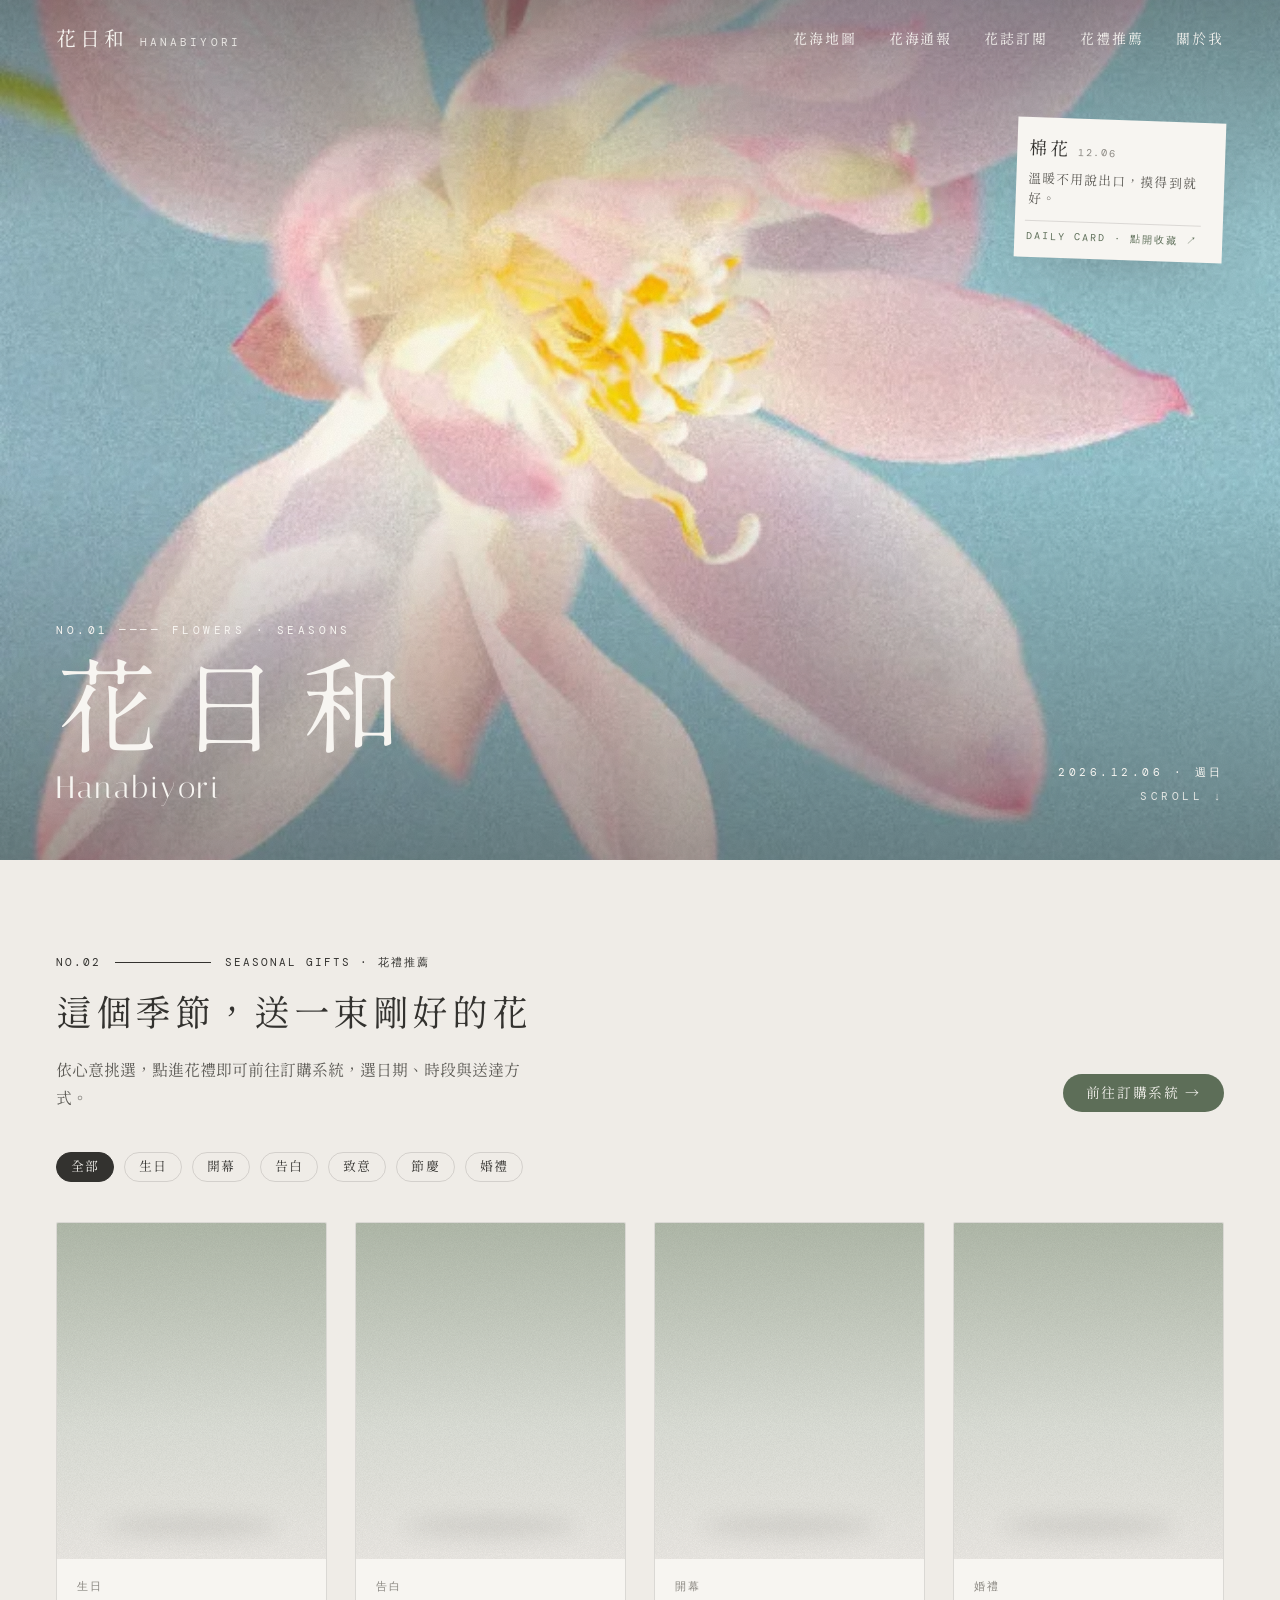
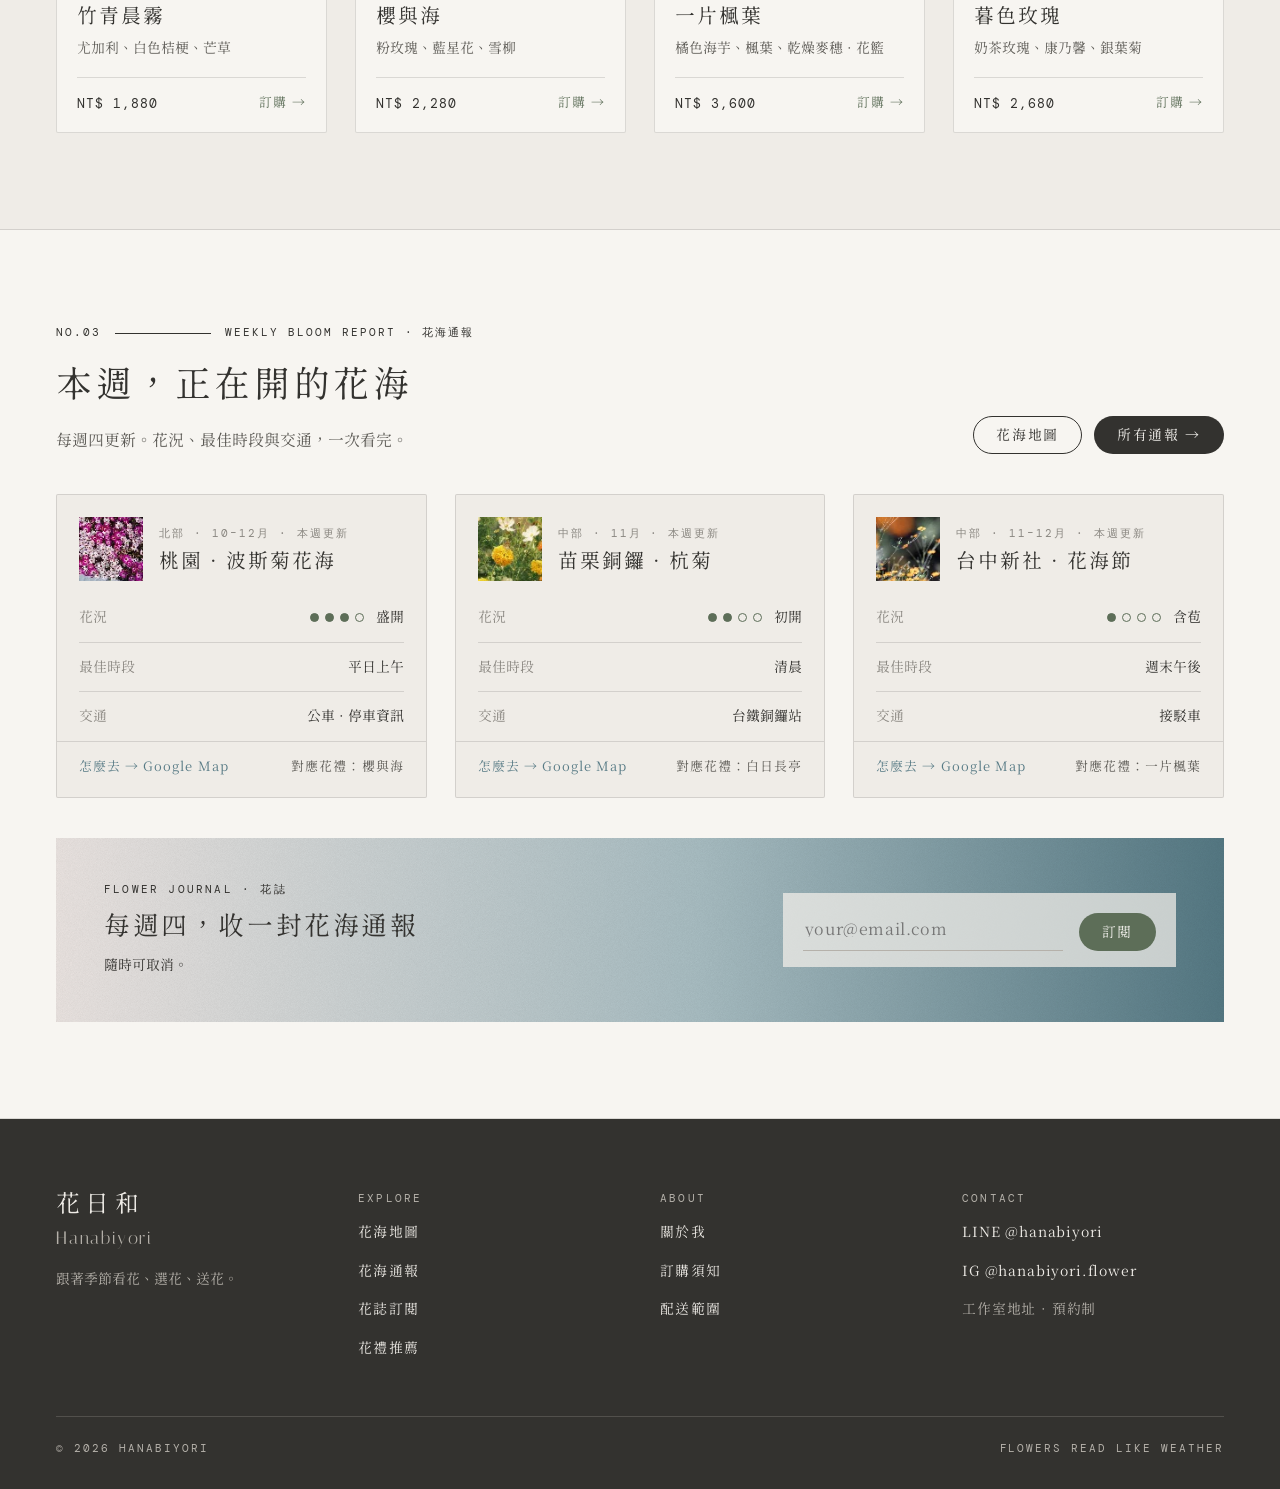
==== site/index.html @ af4f50b0 "Implement 花日和 homepage from Claude Design handoff Static HTML/CSS/JS build of 首頁.dc.html: full-bleed" ====
<!DOCTYPE html>
<html lang="zh-Hant-TW">
<head>
<meta charset="utf-8">
<meta name="viewport" content="width=device-width, initial-scale=1">
<title>花日和 Hanabiyori</title>
<meta name="description" content="跟著季節看花、選花、送花。每日一花、花禮推薦、花海通報。">
<link rel="stylesheet" href="assets/tokens/fonts.css">
<link rel="stylesheet" href="assets/tokens/colors.css">
<link rel="stylesheet" href="assets/tokens/typography.css">
<link rel="stylesheet" href="assets/tokens/spacing.css">
<link rel="stylesheet" href="assets/tokens/effects.css">
<link rel="stylesheet" href="assets/tokens/base.css">
<link rel="stylesheet" href="assets/styles.css">
<script src="assets/main.js" defer></script>
</head>
<body id="top">
<div class="page">

<!-- 01 主視覺 -->
<section class="hero" data-layout="corner">
  <img class="hero__img" src="assets/img/hero-main.webp" alt="">
  <div class="hero__shade"></div>
  <div class="hero__grain"></div>

  <header class="hero__header">
    <a href="#top" class="brand">
      <span class="brand__zh">花日和</span>
      <span class="brand__en">Hanabiyori</span>
    </a>
    <nav class="hero__nav">
      <a href="#map">花海地圖</a>
      <a href="#report">花海通報</a>
      <a href="#journal">花誌訂閱</a>
      <a href="#gifts">花禮推薦</a>
      <a href="#about">關於我</a>
    </nav>
  </header>

  <div class="hero__title hero__title--center">
    <span class="label">Flowers · Seasons · Slow Days</span>
    <h1>花日和</h1>
    <span class="hero__en">Hanabiyori</span>
  </div>
  <div class="hero__title hero__title--corner">
    <div class="hero__name">
      <span class="label">No.01 ———— Flowers · Seasons</span>
      <h1>花日和</h1>
      <span class="hero__en">Hanabiyori</span>
    </div>
    <div class="hero__meta label">
      <span data-bind="todayLabel"></span>
      <span class="hero__scroll">Scroll ↓</span>
    </div>
  </div>

  <!-- 每日一花：漂浮小卡 -->
  <button type="button" id="daily" class="daily" title="點開每日小卡">
    <span class="daily__photo photo-slot">
      <img data-bind-img="flower" alt="">
      <span class="daily__no">NO.<span data-bind="no"></span></span>
    </span>
    <span class="daily__head">
      <span class="daily__name" data-bind="name"></span>
      <span class="daily__short" data-bind="short"></span>
    </span>
    <span class="daily__quote" data-bind="quote"></span>
    <span class="daily__cta">Daily Card · 點開收藏 ↗</span>
  </button>
</section>

<!-- 每日小卡：放大 -->
<div class="card-modal" id="card-modal" hidden>
  <div class="card-modal__inner" role="dialog" aria-modal="true" aria-label="每日一花小卡">
    <div class="card">
      <div class="card__photo photo-slot">
        <img data-bind-img="flower" alt="">
        <span class="card__term" data-bind="term"></span>
      </div>
      <div class="card__head">
        <div class="card__names">
          <span class="card__name" data-bind="name"></span>
          <span class="card__en" data-bind="en"></span>
        </div>
        <span class="card__meaning">花語 <span data-bind="meaning"></span></span>
      </div>
      <span class="card__quote" data-bind="quote"></span>
      <div class="card__foot">
        <span data-bind="dateLabel"></span><span>花日和 · NO.<span data-bind="no"></span></span>
      </div>
    </div>
    <div class="card-modal__actions">
      <button type="button" class="icon-btn" data-action="prev" aria-label="前一天" title="前一天">
        <svg width="18" height="18" viewBox="0 0 24 24" fill="none" stroke="currentColor" stroke-width="1.25" stroke-linecap="round" stroke-linejoin="round" aria-hidden="true"><path d="m12 19-7-7 7-7"/><path d="M19 12H5"/></svg>
      </button>
      <button type="button" class="btn btn--primary" data-action="download">下載紀念小卡</button>
      <button type="button" class="icon-btn" data-action="next" aria-label="後一天" title="後一天">
        <svg width="18" height="18" viewBox="0 0 24 24" fill="none" stroke="currentColor" stroke-width="1.25" stroke-linecap="round" stroke-linejoin="round" aria-hidden="true"><path d="M5 12h14"/><path d="m12 5 7 7-7 7"/></svg>
      </button>
      <button type="button" class="icon-btn" data-action="close" aria-label="關閉" title="關閉">
        <svg width="18" height="18" viewBox="0 0 24 24" fill="none" stroke="currentColor" stroke-width="1.25" stroke-linecap="round" stroke-linejoin="round" aria-hidden="true"><path d="M18 6 6 18"/><path d="m6 6 12 12"/></svg>
      </button>
    </div>
    <span class="card-modal__msg" aria-live="polite"></span>
  </div>
</div>

<!-- 02 花禮推薦 -->
<section id="gifts" class="section">
  <div class="container">
    <div class="section__head">
      <div class="section__intro">
        <div class="index-label"><span>No.02</span><span class="index-label__rule"></span><span>Seasonal Gifts · 花禮推薦</span></div>
        <h2>這個季節，送一束剛好的花</h2>
        <p>依心意挑選，點進花禮即可前往訂購系統，選日期、時段與送達方式。</p>
      </div>
      <div class="section__actions"><a class="btn btn--primary" data-order-link href="#order">前往訂購系統 →</a></div>
    </div>
    <div class="tags" id="occasions"></div>
    <div class="gift-grid" id="gift-grid"></div>
  </div>
</section>

<!-- 03 花海通報 -->
<section id="report" class="section section--card">
  <div class="container">
    <div class="section__head">
      <div class="section__intro">
        <div class="index-label"><span>No.03</span><span class="index-label__rule"></span><span>Weekly Bloom Report · 花海通報</span></div>
        <h2>本週，正在開的花海</h2>
        <p>每週四更新。花況、最佳時段與交通，一次看完。</p>
      </div>
      <div class="section__actions">
        <a class="btn btn--secondary" href="#map">花海地圖</a>
        <a class="btn btn--ink" href="#report">所有通報 →</a>
      </div>
    </div>
    <div class="report-grid" id="report-grid"></div>

    <div id="journal" class="journal">
      <div class="journal__grain"></div>
      <div class="journal__text">
        <span class="label">Flower Journal · 花誌</span>
        <span class="journal__title">每週四，收一封花海通報</span>
        <span class="journal__note">隨時可取消。</span>
      </div>
      <form class="journal__form" id="journal-form">
        <label class="input"><input type="email" name="email" placeholder="your@email.com" required aria-label="Email"></label>
        <button type="submit" class="btn btn--primary">訂閱</button>
      </form>
    </div>
  </div>
</section>

<!-- 頁尾 -->
<footer id="about" class="footer">
  <div class="container footer__inner">
    <div class="footer__cols">
      <div class="footer__col">
        <span class="footer__brand">花日和</span>
        <span class="footer__brand-en">Hanabiyori</span>
        <p class="footer__desc">跟著季節看花、選花、送花。</p>
      </div>
      <div class="footer__col">
        <span class="label footer__label">Explore</span>
        <a href="#map">花海地圖</a>
        <a href="#report">花海通報</a>
        <a href="#journal">花誌訂閱</a>
        <a href="#gifts">花禮推薦</a>
      </div>
      <div class="footer__col">
        <span class="label footer__label">About</span>
        <a href="#about">關於我</a>
        <a href="#order">訂購須知</a>
        <a href="#order">配送範圍</a>
      </div>
      <div class="footer__col footer__contact">
        <span class="label footer__label">Contact</span>
        <span>LINE @hanabiyori</span>
        <span>IG @hanabiyori.flower</span>
        <span class="footer__muted">工作室地址 · 預約制</span>
      </div>
    </div>
    <div class="footer__bottom label">
      <span>© 2026 Hanabiyori</span>
      <span>Flowers read like weather</span>
    </div>
  </div>
</footer>

</div>
</body>
</html>
---- site/assets/tokens/fonts.css ----
/* Noto Serif TC remains as fallback for GenWanMin2; Italiana + DM Mono via Google Fonts. */
@import url("https://fonts.googleapis.com/css2?family=Noto+Serif+TC:wght@200;300;400;500;600&family=Italiana&family=DM+Mono:wght@300;400&display=swap");
/* 源雲明體 GenWanMin2 — only Regular uploaded; Light(300) requests resolve to this file. */
@font-face{font-family:"GenWanMin2";src:url("../fonts/GenWanMin2TW-R.otf") format("opentype");font-weight:400;font-style:normal;font-display:swap}
---- site/assets/tokens/colors.css ----
:root{
/* Paper & ink */
--paper-0:#F7F5F1;--paper-1:#EFECE7;--paper-2:#E6E2DB;--paper-3:#D8D3CB;
--ink-1:#33322F;--ink-2:#5C5A55;--ink-3:#8A8781;--ink-4:#B5B1AA;
/* 竹 Bamboo green */
--bamboo-900:#425244;--bamboo-700:#5D6E58;--bamboo-500:#86957F;--bamboo-300:#B4BDAD;--bamboo-100:#DFE2DA;
/* 楓 Leaf terracotta */
--leaf-700:#93705C;--leaf-500:#B08C72;--leaf-300:#CFB6A3;--leaf-100:#EBE1D8;
/* 櫻 Blush */
--blush-500:#B7A29D;--blush-300:#D7C9C4;--blush-100:#ECE5E2;
/* 海 Sea teal */
--sea-700:#557984;--sea-500:#7395A0;--sea-300:#A9BEC3;--sea-100:#DCE3E5;
/* 暮 Dusk mauve & denim */
--mauve-500:#958A8C;--mauve-300:#BBB1B2;--denim-500:#6D788C;--rust-500:#956A5A;
/* Semantic */
--success:#5D6E58;--warning:#B08C72;--danger:#956A5A;--info:#557984;
/* Aliases */
--surface-page:var(--paper-1);--surface-card:var(--paper-0);--surface-sunken:var(--paper-2);--surface-inverse:var(--ink-1);
--text-body:var(--ink-1);--text-muted:var(--ink-2);--text-subtle:var(--ink-3);--text-on-inverse:var(--paper-0);
--line:var(--ink-1);--line-soft:var(--paper-3);--line-hair:rgba(42,41,38,.14);
--accent:var(--bamboo-700);--accent-hover:var(--bamboo-900);--accent-soft:var(--bamboo-100);
--accent-warm:var(--leaf-500);--focus-ring:var(--sea-500);
/* Signature gradients */
--grad-dawn:linear-gradient(180deg,var(--blush-300) 0%,#CDCFCC 45%,var(--sea-500) 100%);
--grad-tide:linear-gradient(90deg,var(--blush-100) 0%,var(--sea-300) 55%,var(--sea-700) 100%);
--grad-dusk:linear-gradient(135deg,var(--denim-500) 0%,var(--mauve-300) 50%,var(--rust-500) 100%);
--grad-mist:linear-gradient(180deg,var(--bamboo-300) 0%,var(--bamboo-100) 60%,var(--paper-1) 100%);
--grad-rose:radial-gradient(120% 90% at 20% 10%,#B5999A 0%,var(--mauve-500) 55%,#8C9C9C 100%);
}
---- site/assets/tokens/typography.css ----
:root{
--font-serif:"GenWanMin2","Noto Serif TC","Songti TC",serif;
--font-display:"Italiana","GenWanMin2","Noto Serif TC",serif;
--font-mono:"DM Mono",ui-monospace,monospace;
--fw-extralight:200;/* @kind font */--fw-light:300;/* @kind font */--fw-regular:400;/* @kind font */--fw-medium:500;/* @kind font */--fw-semibold:600;/* @kind font */
--fs-display:88px;--fs-h1:56px;--fs-h2:36px;--fs-h3:24px;--fs-lg:18px;--fs-body:16px;--fs-sm:14px;--fs-label:11px;
--lh-tight:1.1;/* @kind font */--lh-snug:1.3;/* @kind font */--lh-body:1.75;/* @kind font */
--tracking-display:.02em;/* @kind font */--tracking-label:.18em;/* @kind font */--tracking-cjk:.08em;/* @kind font */
/* Semantic */
--type-display:var(--fw-regular) var(--fs-display)/var(--lh-tight) var(--font-display);
--type-h1:var(--fw-light) var(--fs-h1)/var(--lh-tight) var(--font-serif);
--type-h2:var(--fw-light) var(--fs-h2)/var(--lh-snug) var(--font-serif);
--type-h3:var(--fw-regular) var(--fs-h3)/var(--lh-snug) var(--font-serif);
--type-body:var(--fw-light) var(--fs-body)/var(--lh-body) var(--font-serif);
--type-label:var(--fw-regular) var(--fs-label)/1.4 var(--font-mono);
}
---- site/assets/tokens/spacing.css ----
:root{
--space-1:4px;--space-2:8px;--space-3:12px;--space-4:16px;--space-5:24px;--space-6:32px;--space-7:48px;--space-8:64px;--space-9:96px;--space-10:144px;
--radius-0:0px;--radius-1:2px;--radius-2:6px;--radius-pill:999px;--radius-arch:999px 999px 0 0;
--border-hair:1px;--border-strong:1.5px;
--container:1200px;--gutter:32px;
}
---- site/assets/tokens/effects.css ----
:root{
--shadow-none:none;
--shadow-soft:0 1px 2px rgba(42,41,38,.04),0 8px 24px -12px rgba(42,41,38,.12);
--shadow-float:0 24px 60px -24px rgba(42,41,38,.28);
--blur-mist:24px;/* @kind other */
--veil:rgba(244,240,234,.72);
--scrim:rgba(42,41,38,.36);
--ease-breeze:cubic-bezier(.22,.61,.36,1);/* @kind other */--ease-drift:cubic-bezier(.45,0,.2,1);/* @kind other */
--dur-quick:160ms;/* @kind other */--dur-calm:320ms;/* @kind other */--dur-slow:640ms;/* @kind other */
--texture-grain:url("data:image/svg+xml;utf8,<svg xmlns='http://www.w3.org/2000/svg' width='160' height='160'><filter id='n'><feTurbulence type='fractalNoise' baseFrequency='1.35' numOctaves='3' stitchTiles='stitch'/><feColorMatrix values='0 0 0 0 0  0 0 0 0 0  0 0 0 0 0  0 0 0 .55 0'/></filter><rect width='100%' height='100%' filter='url(%23n)' opacity='.4'/></svg>");/* @kind other */
--grain-opacity:.5;/* @kind other */
--grain-page-opacity:.28;/* @kind other */
}
---- site/assets/tokens/base.css ----
html{background:var(--surface-page);color:var(--text-body);font:var(--type-body);-webkit-font-smoothing:antialiased}
a{color:var(--bamboo-700);text-decoration:underline;text-underline-offset:3px;text-decoration-thickness:1px}
a:hover{color:var(--leaf-700)}
::selection{background:var(--bamboo-100)}
/* Fine grain on an element (gradients, media, color fields) */
.hh-grain{position:relative}
.hh-grain::after{content:"";position:absolute;inset:0;background-image:var(--texture-grain);mix-blend-mode:multiply;pointer-events:none;opacity:var(--grain-opacity);border-radius:inherit}
/* Whole-page paper grain — put on <body> */
.hh-paper::before{content:"";position:fixed;inset:0;background-image:var(--texture-grain);mix-blend-mode:multiply;pointer-events:none;opacity:var(--grain-page-opacity);z-index:9999}
---- site/assets/styles.css ----
/* 花日和 首頁 — 依 Claude Design「首頁.dc.html」實作，色彩／字型取自 tokens/ */
*{box-sizing:border-box}
html{background:var(--surface-page);color:var(--text-body);font:var(--type-body);-webkit-font-smoothing:antialiased;scroll-behavior:smooth}
body{margin:0;background:var(--paper-1);color:var(--ink-1)}
a{color:var(--ink-1);text-decoration:none}
a:hover{color:var(--bamboo-700)}
::selection{background:var(--bamboo-100)}
button{font:inherit;color:inherit}
h1,h2{margin:0;font-weight:300}
p{margin:0}
.page{background:var(--paper-1);font:var(--type-body);color:var(--ink-1)}
.label{font:var(--type-label);letter-spacing:.18em;text-transform:uppercase}
.container{max-width:1200px;margin:0 auto;display:flex;flex-direction:column;gap:40px}

/* 空照片位置：霧面漸層底 */
.photo-slot{position:relative;display:block;aspect-ratio:4/5;background:var(--grad-mist);overflow:hidden}
.photo-slot>img{position:absolute;inset:0;width:100%;height:100%;object-fit:cover;display:block}
.photo-slot>img:not([src]),.photo-slot>img[src=""]{display:none}

/* ---------- Buttons (DS Button / IconButton) ---------- */
.btn{display:inline-flex;align-items:center;justify-content:center;gap:8px;padding:11px 22px;font:400 14px/1 var(--font-serif);letter-spacing:.12em;border:1px solid transparent;border-radius:var(--radius-pill);cursor:pointer;white-space:nowrap;transition:background var(--dur-calm) var(--ease-breeze),transform var(--dur-quick) var(--ease-breeze)}
.btn:active{transform:scale(.98)}
.btn--primary{background:var(--bamboo-700);color:var(--paper-0)}
.btn--primary:hover{background:var(--bamboo-900);color:var(--paper-0)}
.btn--ink{background:var(--ink-1);color:var(--paper-0)}
.btn--ink:hover{background:#000;color:var(--paper-0)}
.btn--secondary{background:transparent;color:var(--ink-1);border-color:var(--ink-1)}
.btn--secondary:hover{background:var(--paper-2);color:var(--ink-1)}
.icon-btn{width:40px;height:40px;display:inline-grid;place-items:center;border-radius:50%;border:1px solid transparent;background:transparent;color:var(--ink-1);cursor:pointer;transition:background var(--dur-calm) var(--ease-breeze)}
.icon-btn:hover{background:var(--paper-2)}
.btn:focus-visible,.icon-btn:focus-visible,.tag:focus-visible,.daily:focus-visible{outline:2px solid var(--focus-ring);outline-offset:2px}

/* ---------- 01 主視覺 ---------- */
.hero{position:relative;height:min(100vh,860px);min-height:600px;overflow:hidden;background:var(--grad-mist)}
.hero__img{position:absolute;inset:0;width:100%;height:100%;object-fit:cover}
.hero__shade{position:absolute;inset:0;pointer-events:none;background:linear-gradient(180deg,rgba(42,41,38,.38) 0%,rgba(42,41,38,0) 26%,rgba(42,41,38,0) 55%,rgba(42,41,38,.42) 100%)}
.hero__grain{position:absolute;inset:0;pointer-events:none;background-image:var(--texture-grain);opacity:.22;mix-blend-mode:multiply}
.hero__header{position:absolute;top:0;left:0;right:0;z-index:2;display:flex;align-items:center;justify-content:space-between;gap:24px;flex-wrap:wrap;padding:28px 56px;color:var(--paper-0)}
.brand{display:flex;align-items:baseline;gap:12px;color:var(--paper-0)}
.brand:hover{color:var(--paper-0)}
.brand__zh{font:300 20px/1 var(--font-serif);letter-spacing:.2em}
.brand__en{font:var(--type-label);letter-spacing:.28em;text-transform:uppercase;opacity:.85}
.hero__nav{display:flex;gap:32px;flex-wrap:wrap}
.hero__nav a,.hero__nav a:hover{color:var(--paper-0);font:300 14px/1 var(--font-serif);letter-spacing:.14em}

.hero__title{color:var(--paper-0);pointer-events:none}
.hero__title .label{letter-spacing:.32em}
.hero__title--center{position:absolute;inset:0;display:none;flex-direction:column;align-items:center;justify-content:center;gap:20px;text-align:center;padding:0 24px}
.hero__title--center h1{font:300 clamp(56px,9vw,120px)/1 var(--font-serif);letter-spacing:.24em;text-indent:.24em}
.hero__title--center .hero__en{font:400 clamp(22px,2.6vw,34px)/1 var(--font-display);letter-spacing:.12em}
.hero__title--corner{position:absolute;left:56px;right:56px;bottom:56px;display:flex;align-items:flex-end;justify-content:space-between;gap:32px;flex-wrap:wrap}
.hero__name{display:flex;flex-direction:column;gap:16px}
.hero__title--corner h1{font:300 clamp(56px,8vw,112px)/1 var(--font-serif);letter-spacing:.2em}
.hero__title--corner .hero__en{font:400 clamp(22px,2.4vw,32px)/1 var(--font-display);letter-spacing:.1em}
.hero__meta{display:flex;flex-direction:column;align-items:flex-end;gap:8px;letter-spacing:.24em}
.hero__scroll{opacity:.85}
.hero[data-layout="center"] .hero__title--center{display:flex}
.hero[data-layout="center"] .hero__title--corner{display:none}

/* 每日一花 · 漂浮小卡 */
.daily{position:absolute;top:120px;right:56px;z-index:3;width:208px;cursor:pointer;background:var(--paper-0);border:0;padding:10px 10px 14px;text-align:left;box-shadow:var(--shadow-float);transform:rotate(2deg);transition:transform 320ms var(--ease-breeze),box-shadow 320ms var(--ease-breeze);display:flex;flex-direction:column;gap:10px}
.daily:hover{transform:rotate(0deg) translateY(-4px)}
.daily__no{position:absolute;left:8px;top:8px;font:var(--type-label);font-size:10px;letter-spacing:.18em;background:var(--veil);padding:4px 7px}
.daily__head{display:flex;align-items:baseline;justify-content:space-between;gap:8px;padding:0 2px}
.daily__name{font:300 18px/1.2 var(--font-serif);letter-spacing:.14em}
.daily__short{font:var(--type-label);font-size:10px;letter-spacing:.16em;color:var(--ink-3)}
.daily__quote{padding:0 2px;font:300 13px/1.6 var(--font-serif);letter-spacing:.08em;color:var(--ink-2)}
.daily__cta{padding:8px 2px 0;border-top:1px solid var(--line-hair);font:var(--type-label);font-size:10px;letter-spacing:.2em;text-transform:uppercase;color:var(--bamboo-700)}

/* 每日小卡 · 放大 */
.card-modal{position:fixed;inset:0;z-index:50;background:var(--scrim);backdrop-filter:blur(6px);-webkit-backdrop-filter:blur(6px);display:flex;align-items:flex-start;justify-content:center;padding:24px;overflow:auto}
.card-modal[hidden]{display:none}
.card-modal__inner{margin:auto;display:flex;flex-direction:column;align-items:center;gap:20px}
.card{width:min(380px,86vw,calc((100vh - 160px) * 0.62));background:var(--paper-0);padding:18px 18px 26px;box-shadow:var(--shadow-float);display:flex;flex-direction:column;gap:18px}
.card__term{position:absolute;left:12px;top:12px;font:var(--type-label);letter-spacing:.18em;text-transform:uppercase;background:var(--veil);padding:5px 9px}
.card__head{display:flex;align-items:baseline;justify-content:space-between;gap:12px;flex-wrap:wrap}
.card__names{display:flex;align-items:baseline;gap:10px}
.card__name{font:300 30px/1.1 var(--font-serif);letter-spacing:.14em}
.card__en{font:400 16px/1 var(--font-display);letter-spacing:.06em;color:var(--ink-2)}
.card__meaning{font:var(--type-label);letter-spacing:.16em;color:var(--ink-3)}
.card__quote{font:300 19px/1.7 var(--font-serif);letter-spacing:.1em;text-wrap:pretty}
.card__foot{display:flex;justify-content:space-between;gap:12px;padding-top:12px;border-top:1px solid var(--line-hair);font:var(--type-label);letter-spacing:.18em;text-transform:uppercase;color:var(--ink-3)}
.card-modal__actions{display:flex;align-items:center;gap:10px;flex-wrap:wrap;justify-content:center;white-space:nowrap}
.card-modal__actions .icon-btn{color:var(--ink-1)}
.card-modal__msg{font-size:13px;letter-spacing:.1em;color:var(--paper-0);min-height:1em}
.card-modal__msg:empty{display:none}

/* ---------- 共用 Section ---------- */
.section{padding:96px 56px;border-bottom:1px solid var(--line-hair)}
.section--card{background:var(--paper-0)}
.section__head{display:flex;align-items:flex-end;justify-content:space-between;gap:32px;flex-wrap:wrap}
.section__intro{display:flex;flex-direction:column;gap:20px}
.section__intro h2{font:var(--type-h2);letter-spacing:.1em}
.section__intro p{color:var(--ink-2);max-width:480px}
.section__actions{display:flex;gap:12px;flex-wrap:wrap;flex-shrink:0;white-space:nowrap}
.index-label{display:flex;align-items:center;gap:14px;font:400 11px/1.2 var(--font-mono);letter-spacing:.18em;text-transform:uppercase;color:var(--ink-1)}
.index-label__rule{width:96px;height:1px;background:currentColor;flex:none}

/* ---------- 02 花禮推薦 ---------- */
.tags{display:flex;gap:10px;flex-wrap:wrap;white-space:nowrap}
.tag{display:inline-flex;align-items:center;gap:8px;padding:6px 14px;border:1px solid var(--line-hair);background:transparent;color:var(--ink-1);border-radius:var(--radius-pill);font:300 13px/1.2 var(--font-serif);letter-spacing:.08em;cursor:pointer;transition:background var(--dur-calm) var(--ease-breeze)}
.tag:hover{background:var(--paper-2)}
.tag[aria-pressed="true"]{border-color:var(--ink-1);background:var(--ink-1);color:var(--paper-0)}
.gift-grid{display:grid;grid-template-columns:repeat(auto-fill,minmax(min(100%,260px),1fr));gap:28px}
.gift{display:flex;flex-direction:column;background:var(--paper-0);border:1px solid var(--line-hair);border-radius:2px;overflow:hidden;color:var(--ink-1);transition:transform 320ms var(--ease-breeze),box-shadow 320ms var(--ease-breeze)}
.gift:hover{transform:translateY(-2px);box-shadow:var(--shadow-soft);color:var(--ink-1)}
.gift__stage{position:relative;aspect-ratio:4/5;background:var(--grad-mist);overflow:hidden}
.gift__grain{position:absolute;inset:0;pointer-events:none;background-image:var(--texture-grain);opacity:.35;mix-blend-mode:multiply}
.gift__shadow{position:absolute;left:18%;right:18%;bottom:7%;height:5%;border-radius:50%;background:var(--ink-1);opacity:.12;filter:blur(10px);pointer-events:none}
.gift__img{position:absolute;inset:8% 10% 6%;width:80%;height:86%;object-fit:contain}
.gift__img[hidden]{display:none}
.gift__body{padding:20px 20px 0;display:flex;flex-direction:column;gap:8px}
.gift__tag{color:var(--ink-3)}
.gift__name{font:300 20px/1.3 var(--font-serif);letter-spacing:.1em}
.gift__desc{font-size:14px;color:var(--ink-2)}
.gift__foot{margin:16px 20px 0;padding:14px 0 18px;border-top:1px solid var(--line-hair);display:flex;justify-content:space-between;align-items:center}
.gift__price{font:400 13px/1 var(--font-mono);letter-spacing:.08em}
.gift__order{font-size:13px;color:var(--bamboo-700);letter-spacing:.1em}

/* ---------- 03 花海通報 ---------- */
.report-grid{display:grid;grid-template-columns:repeat(auto-fill,minmax(min(100%,340px),1fr));gap:28px}
.report{display:flex;flex-direction:column;background:var(--paper-1);border:1px solid var(--line-hair);border-radius:2px;overflow:hidden}
.report__head{padding:22px 22px 4px;display:flex;align-items:center;gap:16px}
.report__thumb{position:relative;flex:none;width:64px;height:64px;background:var(--paper-2);overflow:hidden}
.report__thumb img{width:100%;height:100%;object-fit:cover;display:block}
.report__titles{display:flex;flex-direction:column;gap:6px;min-width:0}
.report__meta{color:var(--ink-3)}
.report__place{font:300 20px/1.3 var(--font-serif);letter-spacing:.1em}
.report__rows{padding:8px 22px 0;display:flex;flex-direction:column}
.report__row{display:flex;justify-content:space-between;align-items:center;padding:12px 0;border-bottom:1px solid var(--line-hair);font-size:14px}
.report__row:last-child{border-bottom:0}
.report__row>span:first-child{color:var(--ink-3)}
.report__status{display:flex;align-items:center;gap:6px}
.report__dot{width:9px;height:9px;border-radius:50%;border:1px solid var(--bamboo-700)}
.report__dot.is-on{background:var(--bamboo-700)}
.report__status-text{margin-left:6px;color:var(--ink-1)}
.report__foot{margin-top:auto;padding:14px 22px 18px;border-top:1px solid var(--line-hair);display:flex;justify-content:space-between;align-items:center;gap:12px;font-size:13px;letter-spacing:.08em}
.report__map,.report__map:hover{color:var(--sea-700)}
.report__gift,.report__gift:hover{color:var(--ink-2)}

.journal{position:relative;overflow:hidden;background:var(--grad-tide);padding:44px 48px;display:flex;align-items:center;justify-content:space-between;gap:32px;flex-wrap:wrap}
.journal[hidden]{display:none}
.journal__grain{position:absolute;inset:0;pointer-events:none;background-image:var(--texture-grain);opacity:.3;mix-blend-mode:multiply}
.journal__text{position:relative;display:flex;flex-direction:column;gap:10px}
.journal__text .label{letter-spacing:.2em;color:var(--ink-1)}
.journal__title{font:300 26px/1.4 var(--font-serif);letter-spacing:.1em}
.journal__note{font-size:14px;color:var(--ink-1)}
.journal__form{position:relative;display:flex;align-items:flex-end;gap:16px;flex-wrap:wrap;background:var(--veil);padding:16px 20px;margin:0}
.input{display:flex;align-items:center;gap:10px;width:260px;max-width:100%;border-bottom:1px solid var(--ink-4);padding:8px 0;transition:border-color var(--dur-calm) var(--ease-breeze)}
.input:focus-within{border-color:var(--bamboo-700)}
.input input{flex:1;min-width:0;border:0;outline:0;background:transparent;font:300 16px/1.4 var(--font-serif);color:var(--ink-1);letter-spacing:.04em}

/* ---------- 頁尾 ---------- */
.footer{background:var(--ink-1);color:var(--paper-1);padding:72px 56px 32px}
.footer__inner{gap:56px}
.footer__cols{display:grid;grid-template-columns:repeat(auto-fit,minmax(min(100%,200px),1fr));gap:40px}
.footer__col{display:flex;flex-direction:column;gap:14px}
.footer__col a,.footer__col a:hover{color:var(--paper-1);font-size:14px;letter-spacing:.1em}
.footer__brand{font:300 24px/1 var(--font-serif);letter-spacing:.22em}
.footer__brand-en{font:400 18px/1 var(--font-display);letter-spacing:.1em;color:var(--ink-4)}
.footer__desc{margin:6px 0 0;font-size:14px;color:var(--ink-4);max-width:240px}
.footer__label{letter-spacing:.2em;color:var(--ink-4)}
.footer__contact>span:not(.label){font-size:14px;letter-spacing:.06em}
.footer__contact .footer__muted{color:var(--ink-4)}
.footer__bottom{display:flex;justify-content:space-between;gap:16px;flex-wrap:wrap;padding-top:24px;border-top:1px solid rgba(239,236,231,.16);color:var(--ink-4)}

/* ---------- 手機版（設計稿未定義，僅縮小邊距並避免小卡蓋住標題） ---------- */
@media (max-width:640px){
  .hero__header{padding:20px 24px}
  .hero__nav{gap:18px}
  .hero__title--corner{left:24px;right:24px;bottom:40px}
  .daily{top:auto;bottom:220px;right:24px;width:150px}
  .daily__quote{display:none}
  .section{padding:72px 24px}
  .journal{padding:32px 24px}
  .footer{padding:56px 24px 28px}
}
@media (prefers-reduced-motion:reduce){
  html{scroll-behavior:auto}
  .daily,.gift,.btn{transition:none}
}
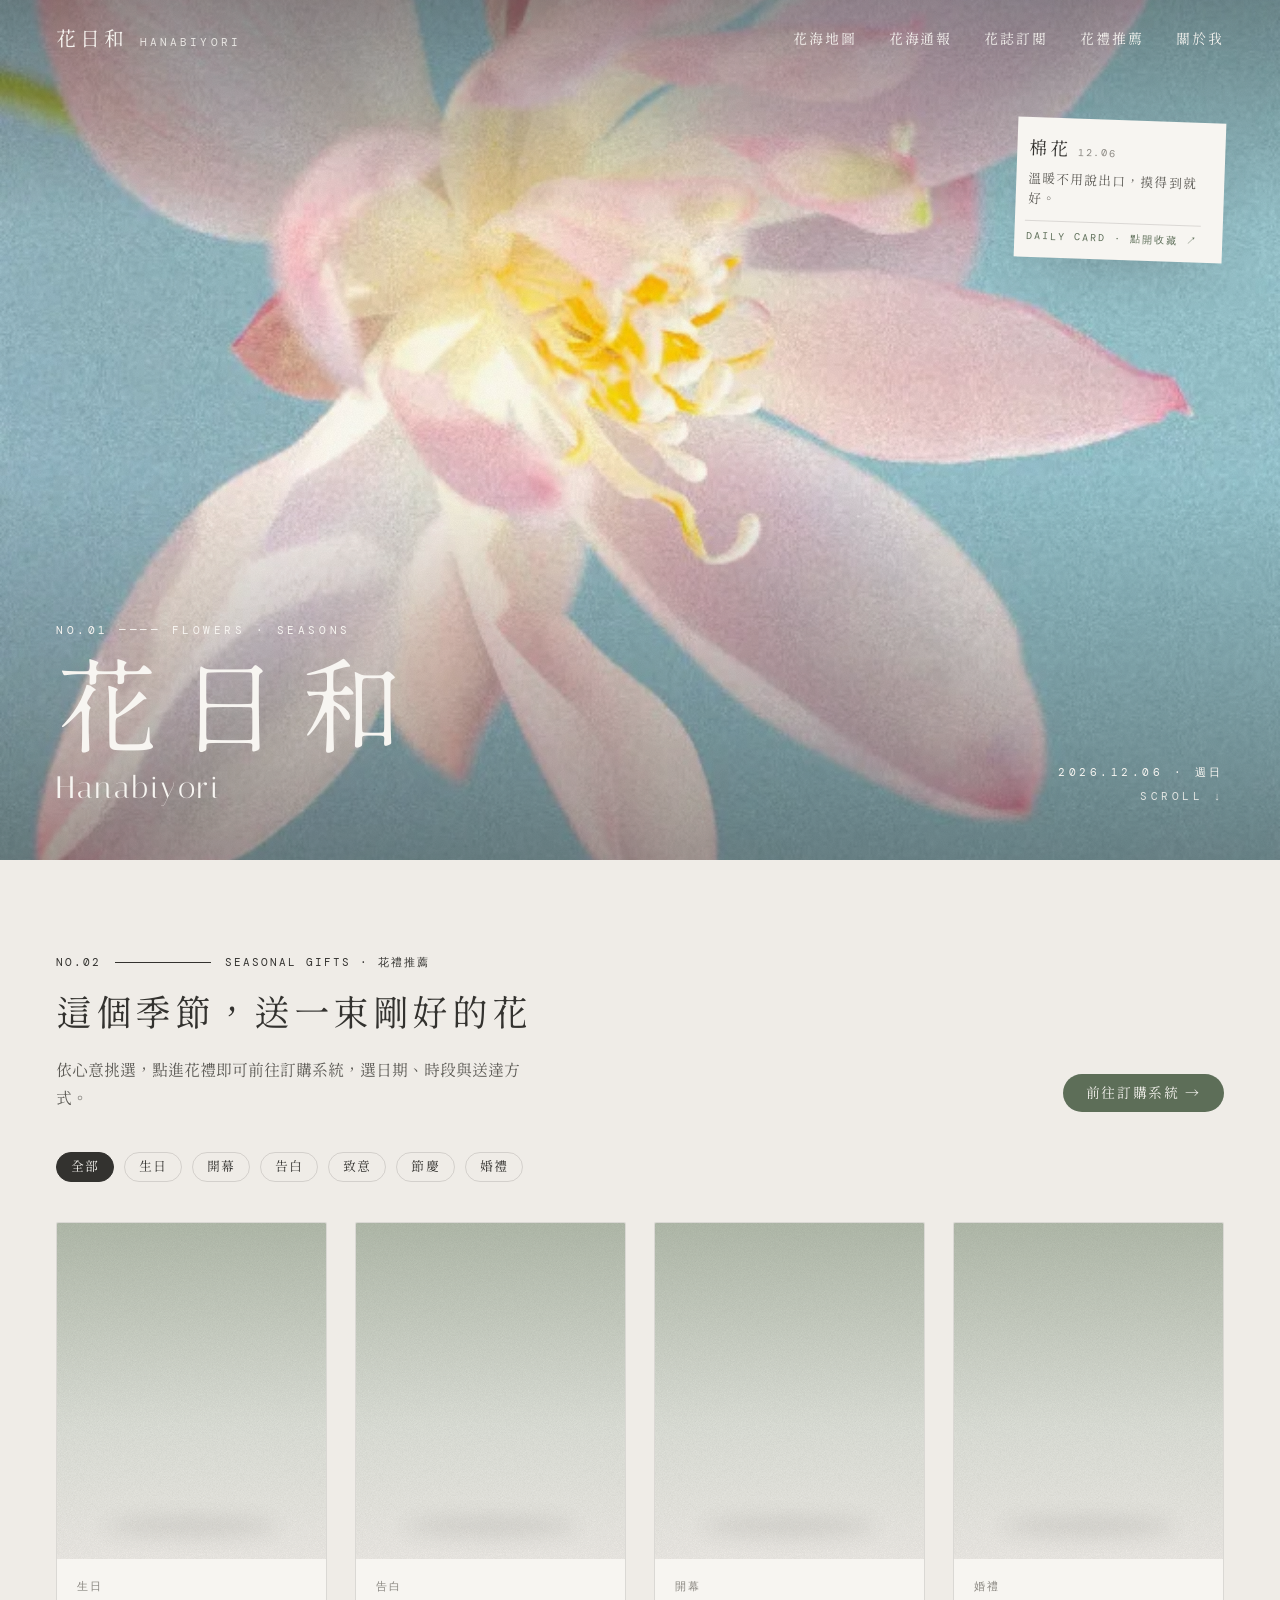
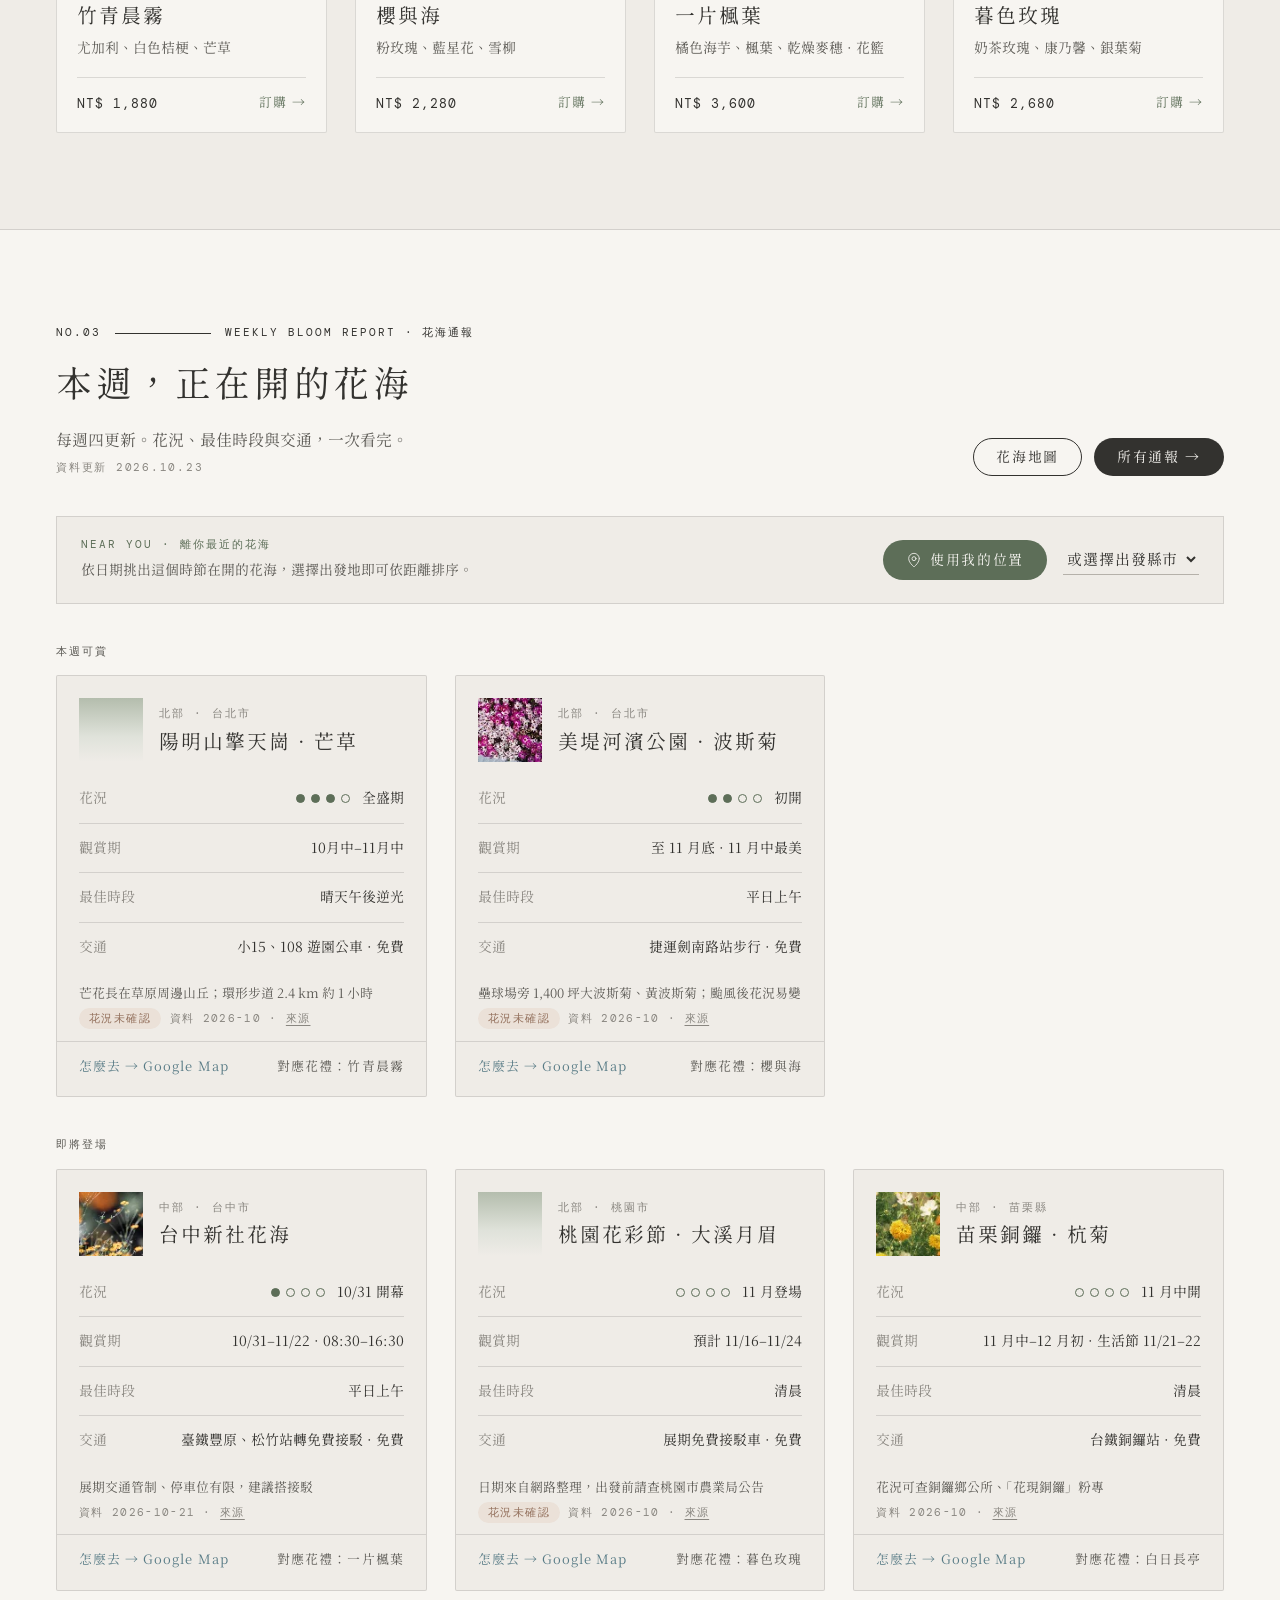
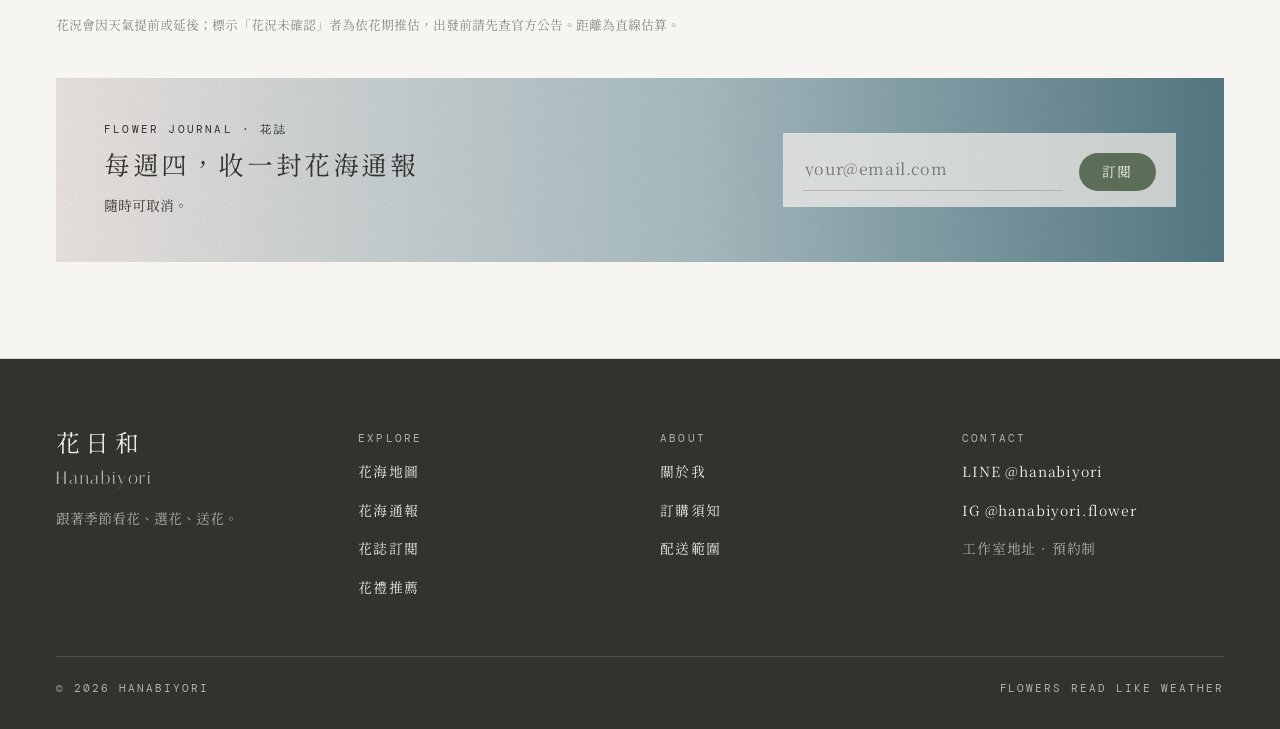
==== commit 0059b6fc: "Add nearest-bloom finder to 花海通報 Bloom report now loads data/reports.json (first edition researched " ====
--- a/site/index.html
+++ b/site/index.html
@@ -128,14 +128,40 @@
       <div class="section__intro">
         <div class="index-label"><span>No.03</span><span class="index-label__rule"></span><span>Weekly Bloom Report · 花海通報</span></div>
         <h2>本週，正在開的花海</h2>
-        <p>每週四更新。花況、最佳時段與交通，一次看完。</p>
+        <p>每週四更新。花況、最佳時段與交通，一次看完。<span class="report-updated" id="report-updated"></span></p>
       </div>
       <div class="section__actions">
         <a class="btn btn--secondary" href="#map">花海地圖</a>
         <a class="btn btn--ink" href="#report">所有通報 →</a>
       </div>
     </div>
-    <div class="report-grid" id="report-grid"></div>
+
+    <!-- 當季最近花海：依位置排序 -->
+    <div class="finder">
+      <div class="finder__text">
+        <span class="label finder__label">Near You · 離你最近的花海</span>
+        <span class="finder__status" id="finder-status" aria-live="polite">依日期挑出這個時節在開的花海，選擇出發地即可依距離排序。</span>
+      </div>
+      <div class="finder__controls">
+        <button type="button" class="btn btn--primary" id="finder-locate">
+          <svg width="16" height="16" viewBox="0 0 24 24" fill="none" stroke="currentColor" stroke-width="1.25" stroke-linecap="round" stroke-linejoin="round" aria-hidden="true"><path d="M20 10c0 4.993-5.539 10.193-7.399 11.799a1 1 0 0 1-1.202 0C9.539 20.193 4 14.993 4 10a8 8 0 0 1 16 0"/><circle cx="12" cy="10" r="3"/></svg>
+          使用我的位置
+        </button>
+        <label class="select"><span class="sr-only">出發縣市</span>
+          <select id="finder-county"><option value="">或選擇出發縣市</option></select>
+        </label>
+      </div>
+    </div>
+
+    <div class="report-group">
+      <span class="label report-group__title">本週可賞</span>
+      <div class="report-grid" id="report-grid"></div>
+    </div>
+    <div class="report-group" id="report-soon-group">
+      <span class="label report-group__title">即將登場</span>
+      <div class="report-grid" id="report-soon"></div>
+    </div>
+    <p class="report-note">花況會因天氣提前或延後；標示「花況未確認」者為依花期推估，出發前請先查官方公告。距離為直線估算。</p>
 
     <div id="journal" class="journal">
       <div class="journal__grain"></div>
--- a/site/assets/styles.css
+++ b/site/assets/styles.css
@@ -138,6 +138,30 @@
 .report__map,.report__map:hover{color:var(--sea-700)}
 .report__gift,.report__gift:hover{color:var(--ink-2)}
 
+.report-updated{display:block;margin-top:6px;font:var(--type-label);letter-spacing:.16em;color:var(--ink-3)}
+.report__thumb.photo-slot{background:var(--grad-mist)}
+.report-updated:empty{display:none}
+.report__badge{align-self:flex-start;font:400 10.5px/1.2 var(--font-mono);letter-spacing:.14em;padding:4px 10px;border-radius:var(--radius-pill);background:var(--leaf-100);color:var(--leaf-700)}
+.report__dist{color:var(--bamboo-700)}
+.report__tip{padding:12px 22px 0;font-size:13px;line-height:1.7;color:var(--ink-2)}
+.report__src{padding:6px 22px 14px;font:var(--type-label);letter-spacing:.12em;color:var(--ink-3)}
+.report__src a,.report__src a:hover{color:var(--ink-3);text-decoration:underline;text-underline-offset:3px}
+.report-group{display:flex;flex-direction:column;gap:16px}
+.report-group[hidden]{display:none}
+.report-group__title{color:var(--ink-2)}
+.report-note{font-size:13px;color:var(--ink-3);margin-top:-16px}
+
+/* 當季最近花海 */
+.finder{display:flex;align-items:center;justify-content:space-between;gap:24px;flex-wrap:wrap;padding:20px 24px;background:var(--paper-1);border:1px solid var(--line-hair)}
+.finder__text{display:flex;flex-direction:column;gap:6px;min-width:0}
+.finder__label{color:var(--bamboo-700)}
+.finder__status{font-size:14px;color:var(--ink-2)}
+.finder__controls{display:flex;align-items:center;gap:16px;flex-wrap:wrap}
+.select{display:inline-flex;border-bottom:1px solid var(--ink-4);padding:6px 0;transition:border-color var(--dur-calm) var(--ease-breeze)}
+.select:focus-within{border-color:var(--bamboo-700)}
+.select select{border:0;outline:0;background:transparent;font:300 15px/1.4 var(--font-serif);color:var(--ink-1);letter-spacing:.06em;cursor:pointer;padding-right:4px}
+.sr-only{position:absolute;width:1px;height:1px;overflow:hidden;clip:rect(0 0 0 0);white-space:nowrap}
+
 .journal{position:relative;overflow:hidden;background:var(--grad-tide);padding:44px 48px;display:flex;align-items:center;justify-content:space-between;gap:32px;flex-wrap:wrap}
 .journal[hidden]{display:none}
 .journal__grain{position:absolute;inset:0;pointer-events:none;background-image:var(--texture-grain);opacity:.3;mix-blend-mode:multiply}
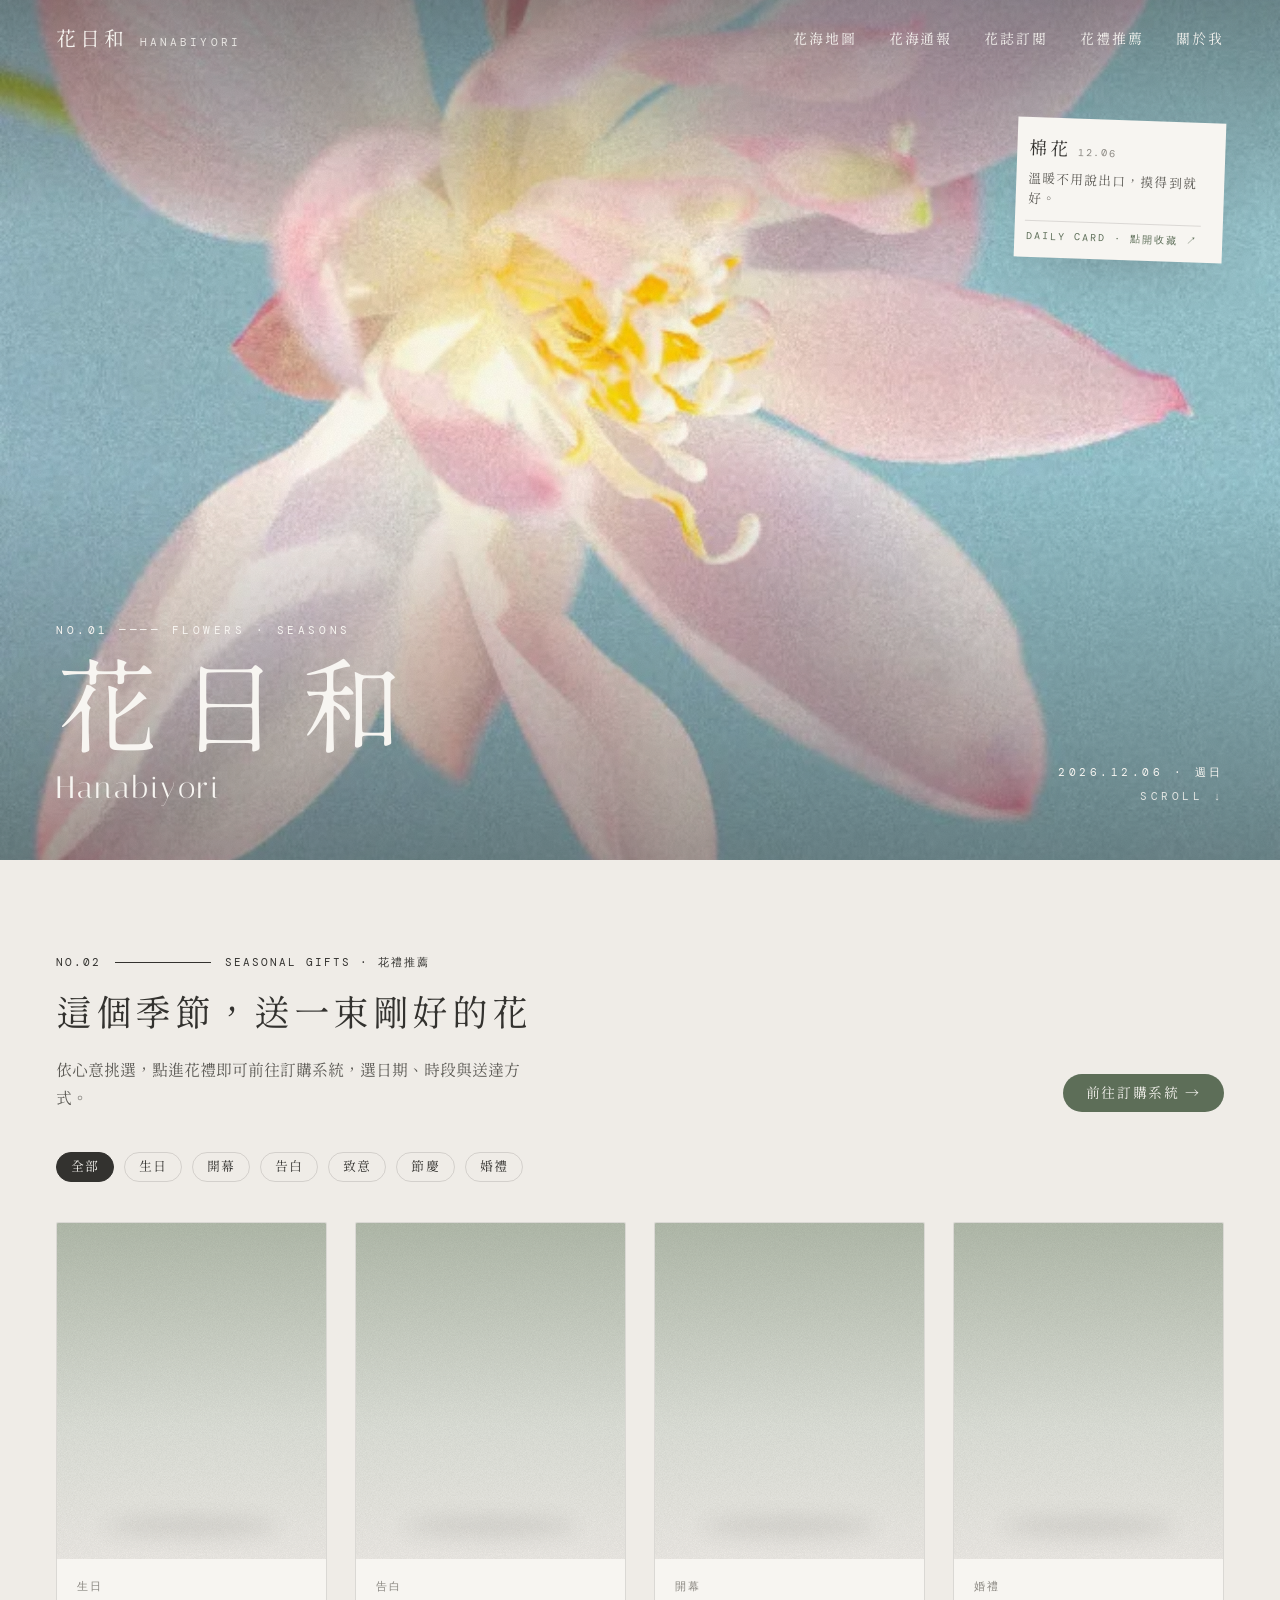
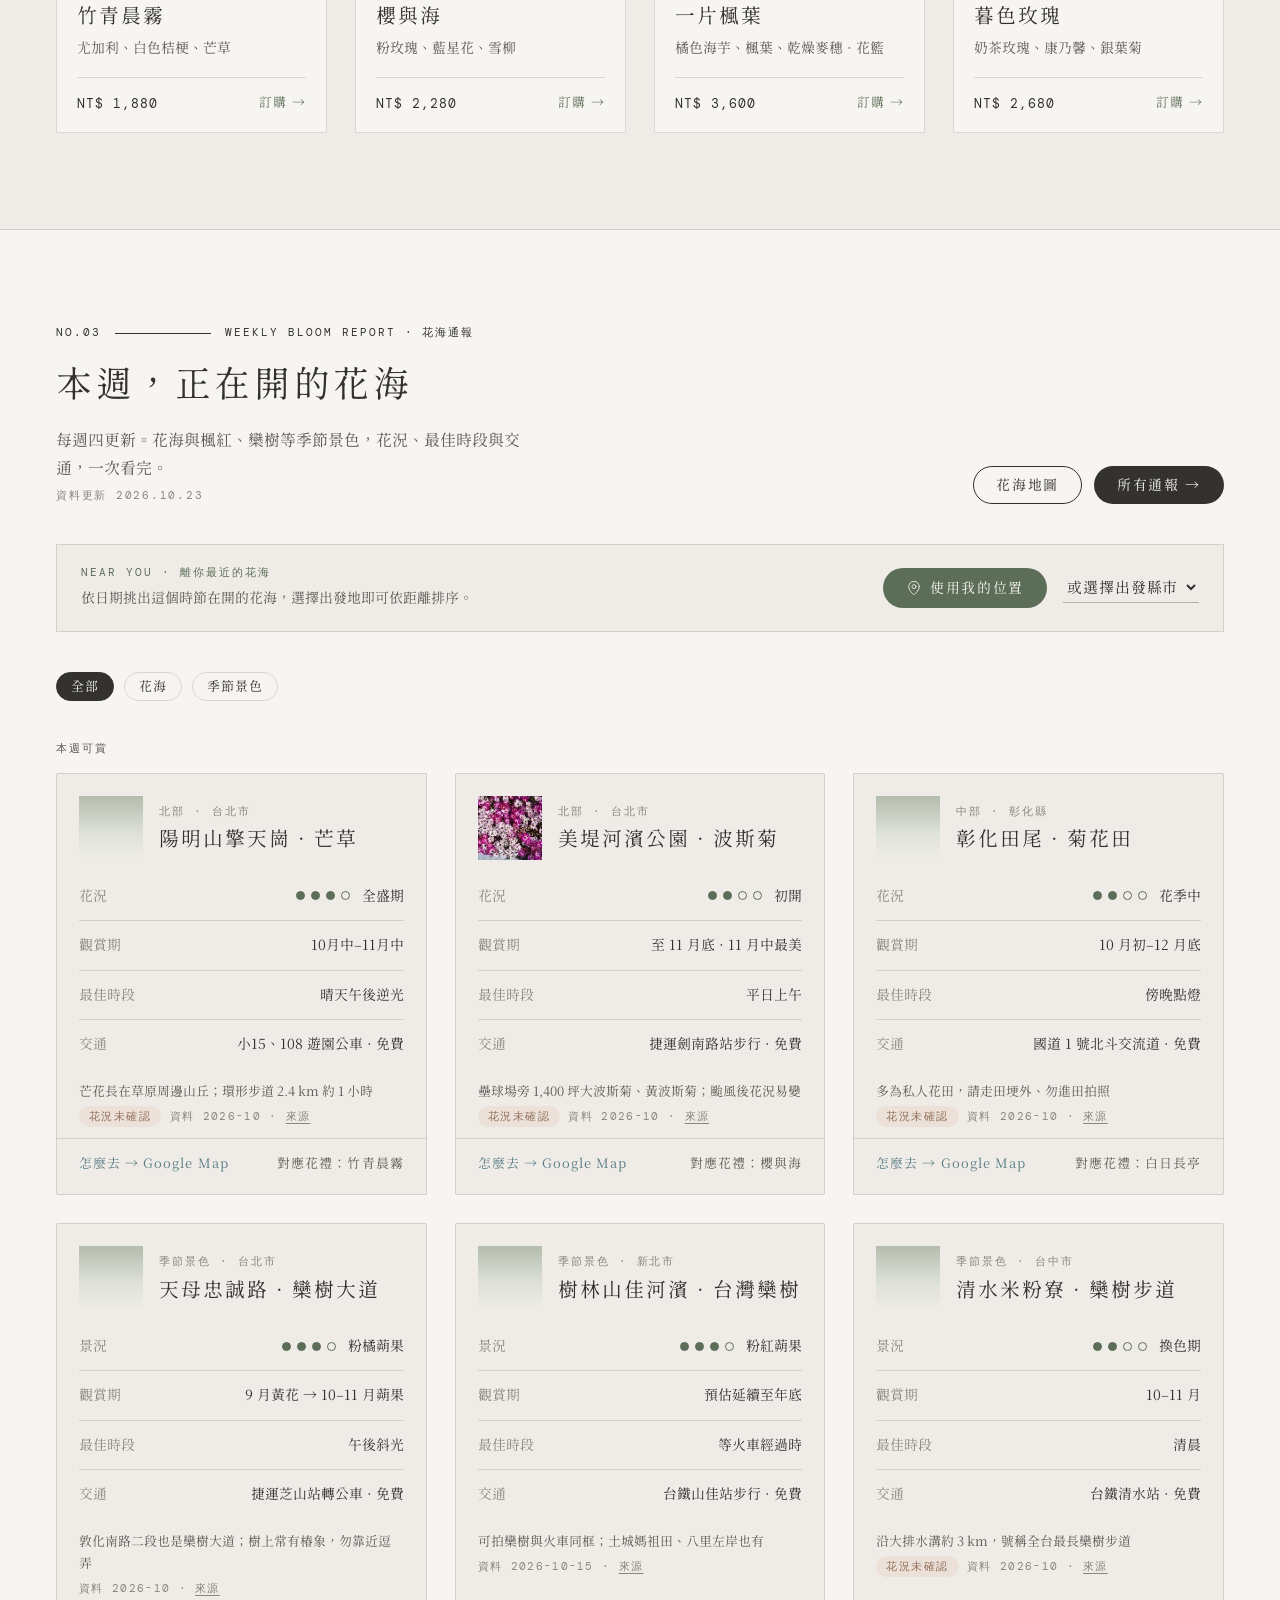
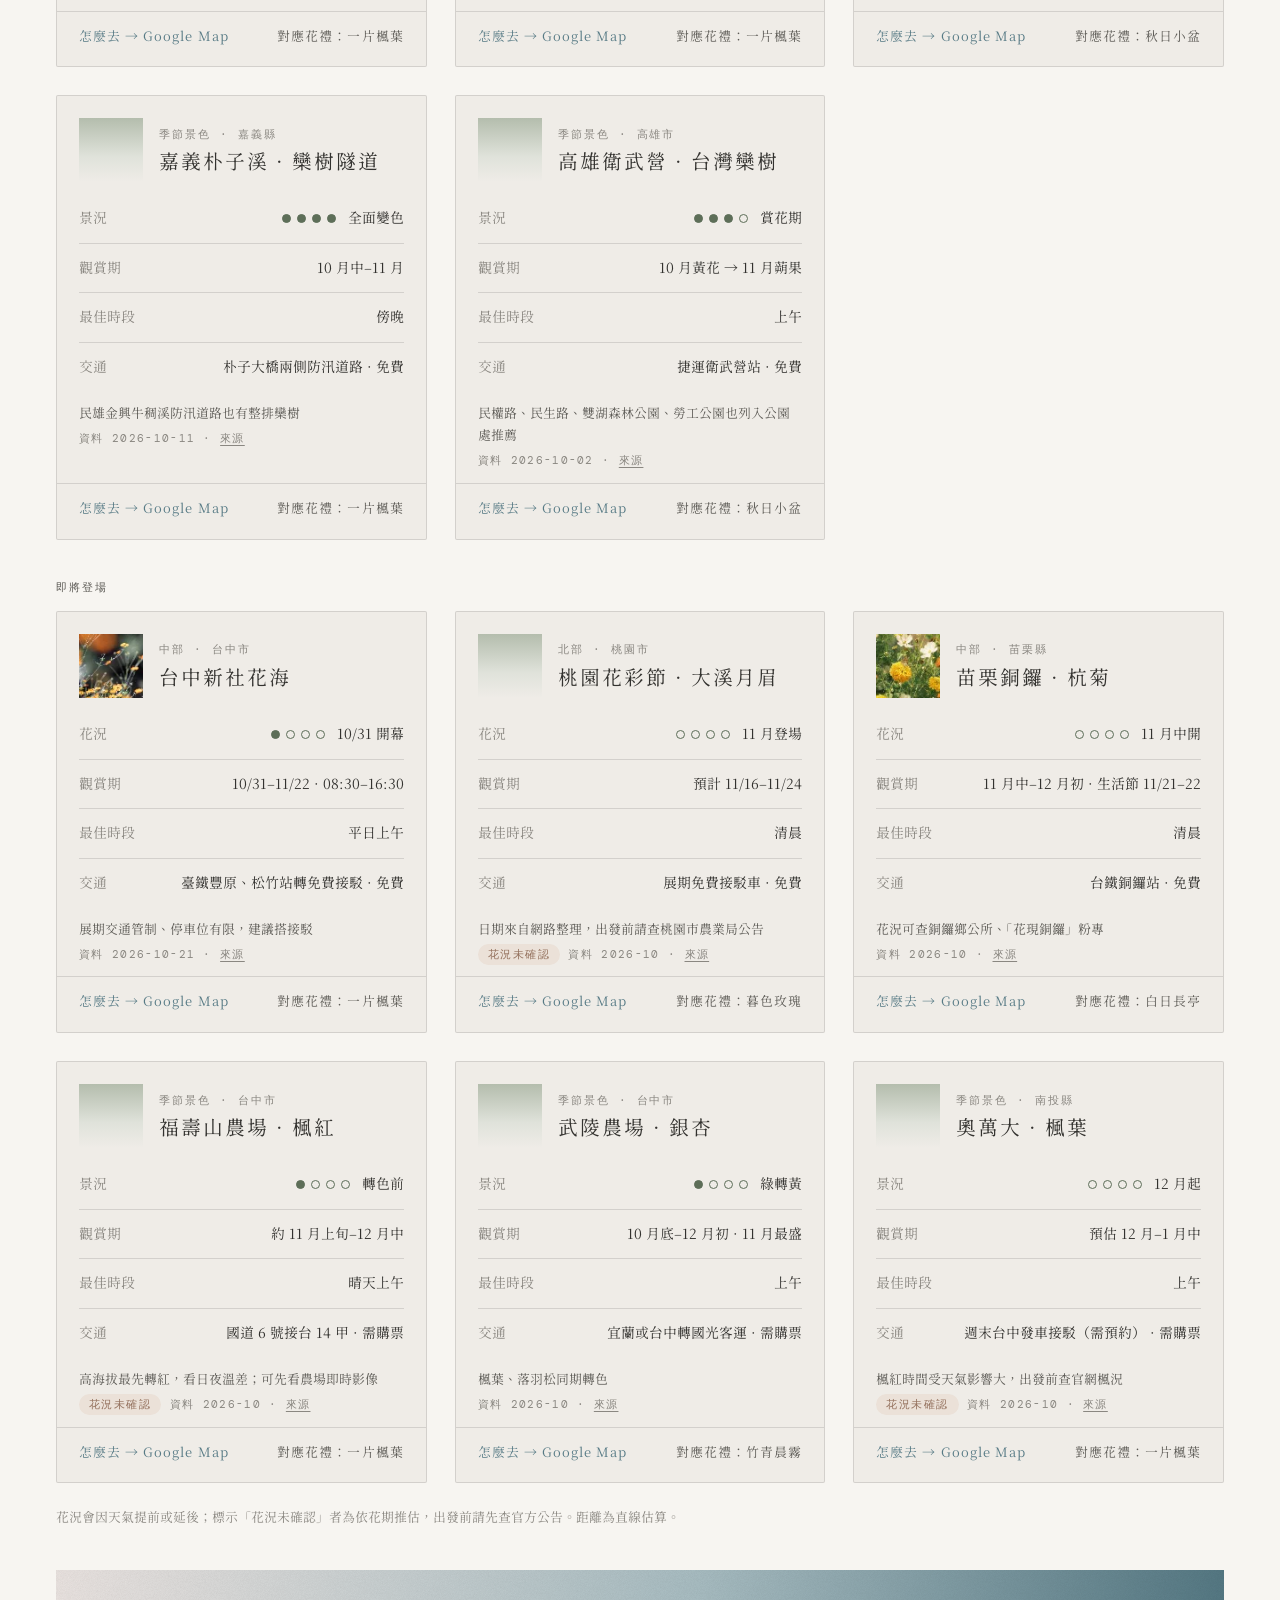
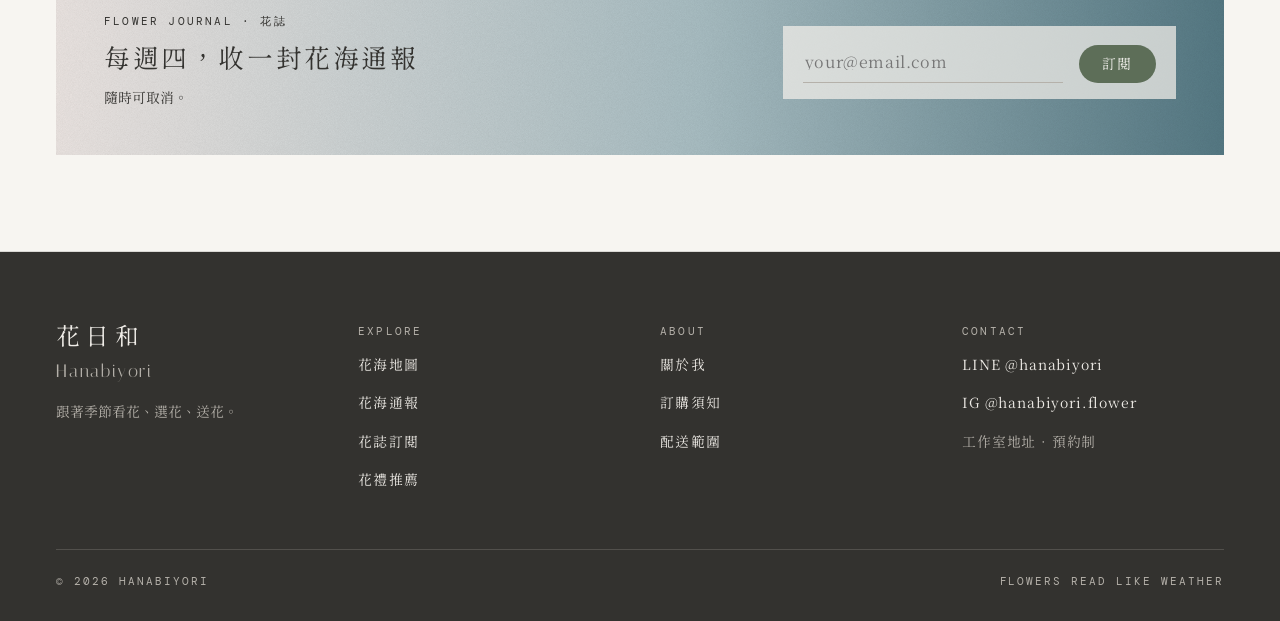
==== commit 7ae63d41: "Add seasonal scenery (欒樹、楓葉、銀杏) to 花海通報 Spots gain a kind field (flower / scenery) with a 全部・花海・季節景色" ====
--- a/site/index.html
+++ b/site/index.html
@@ -128,7 +128,7 @@
       <div class="section__intro">
         <div class="index-label"><span>No.03</span><span class="index-label__rule"></span><span>Weekly Bloom Report · 花海通報</span></div>
         <h2>本週，正在開的花海</h2>
-        <p>每週四更新。花況、最佳時段與交通，一次看完。<span class="report-updated" id="report-updated"></span></p>
+        <p>每週四更新。花海與楓紅、欒樹等季節景色，花況、最佳時段與交通，一次看完。<span class="report-updated" id="report-updated"></span></p>
       </div>
       <div class="section__actions">
         <a class="btn btn--secondary" href="#map">花海地圖</a>
@@ -153,6 +153,8 @@
       </div>
     </div>
 
+    <div class="tags" id="report-kinds"></div>
+
     <div class="report-group">
       <span class="label report-group__title">本週可賞</span>
       <div class="report-grid" id="report-grid"></div>
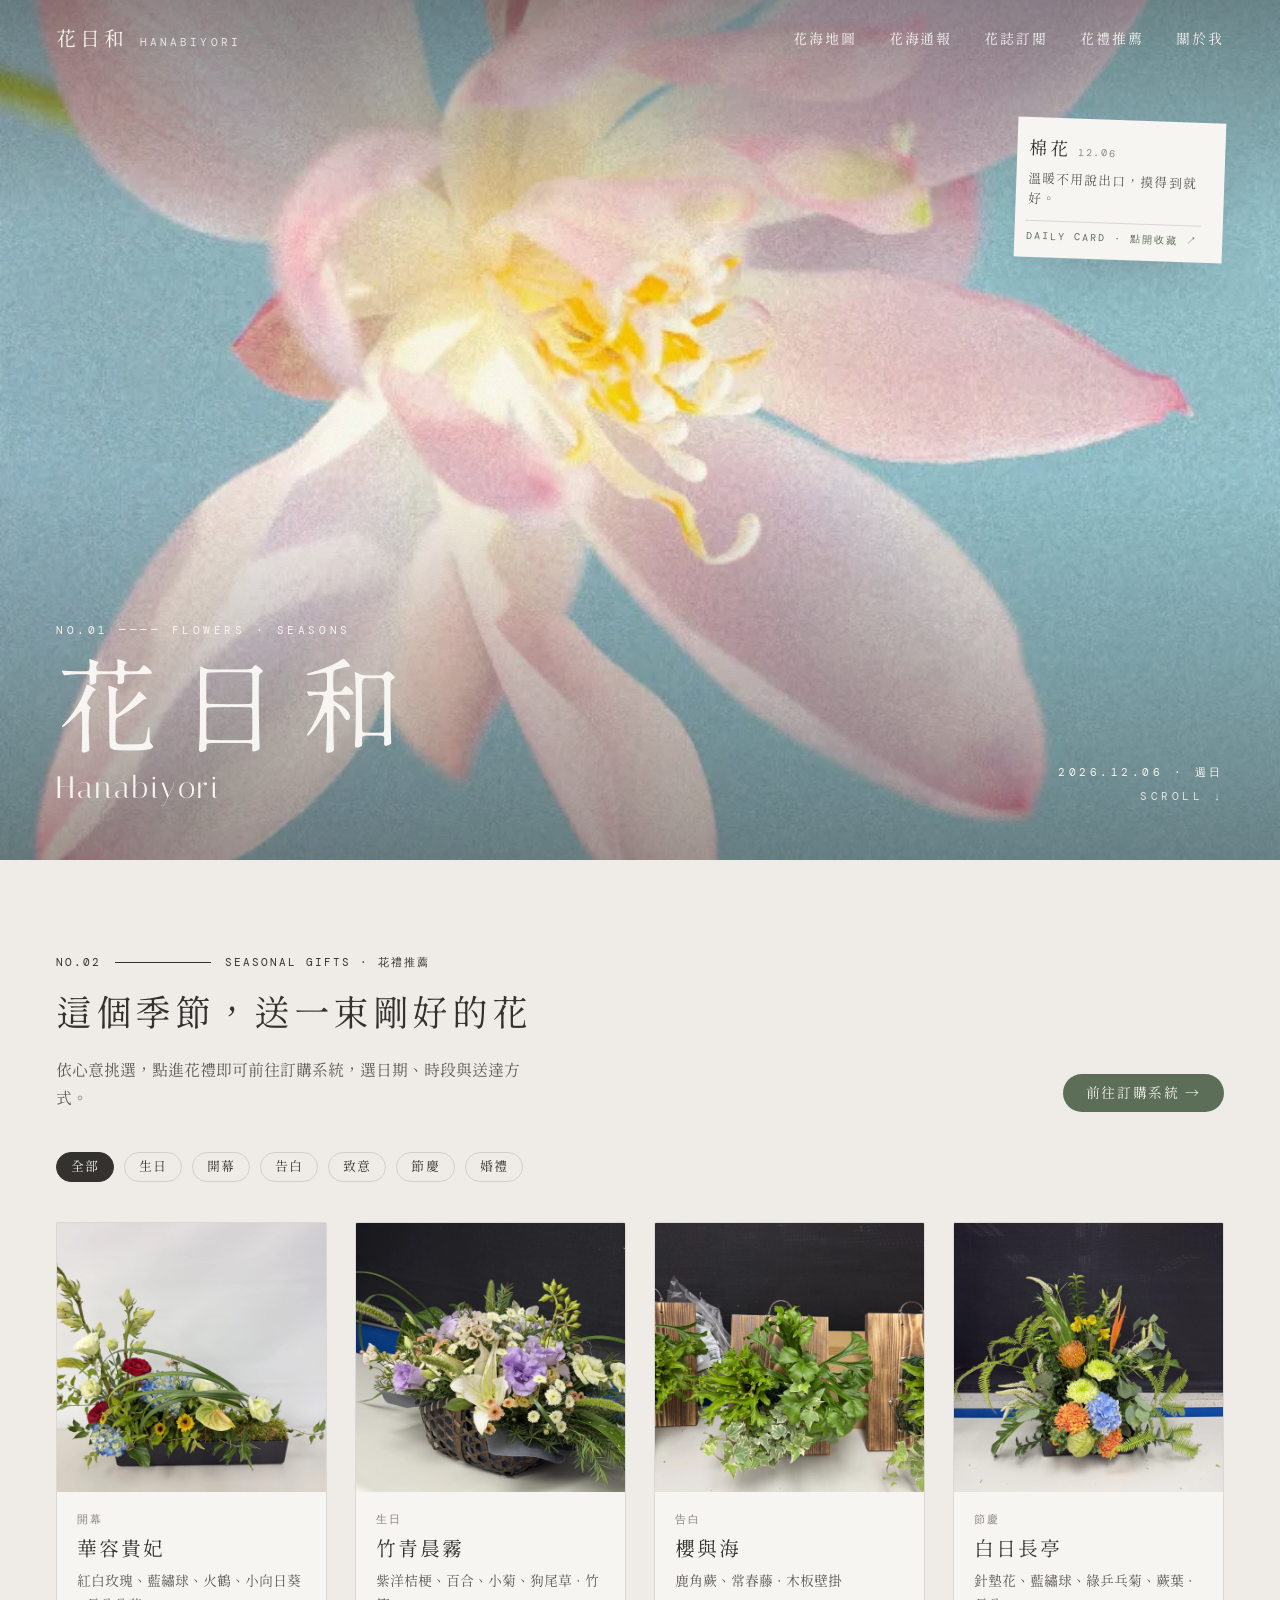
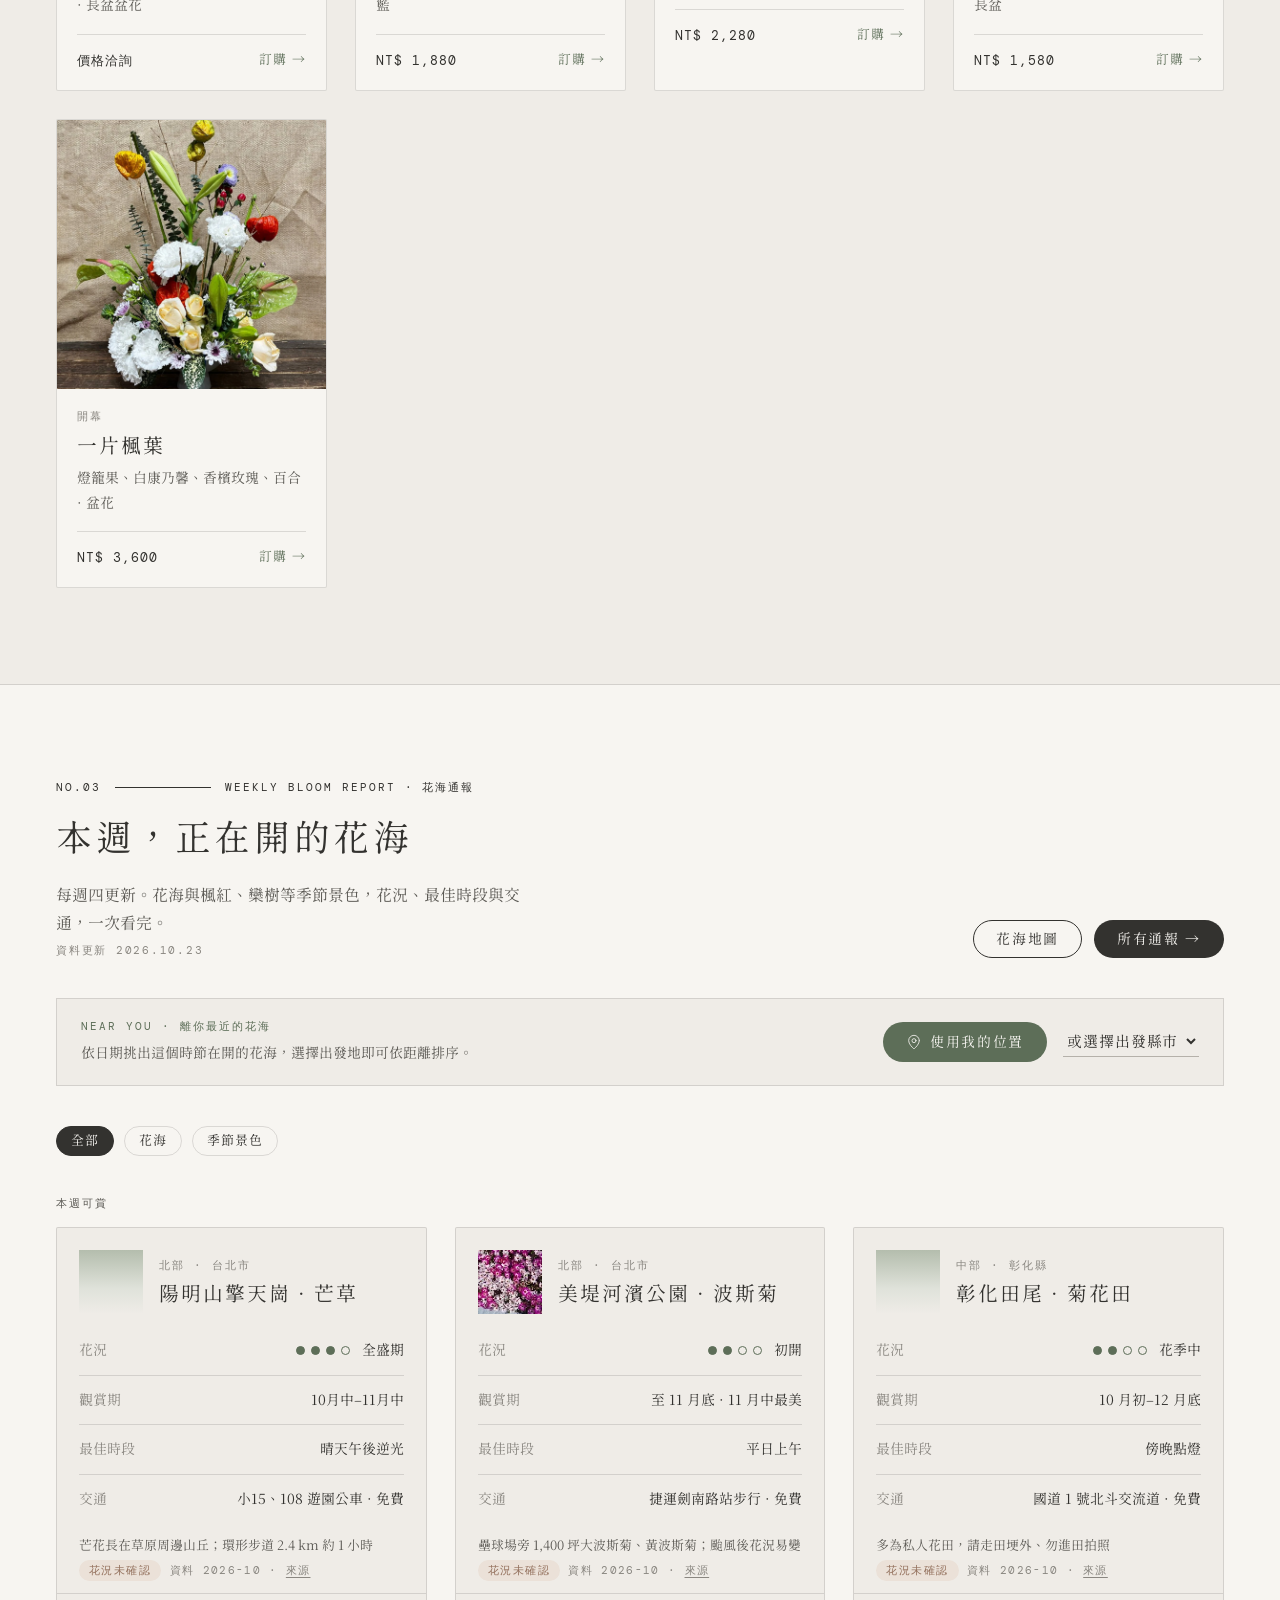
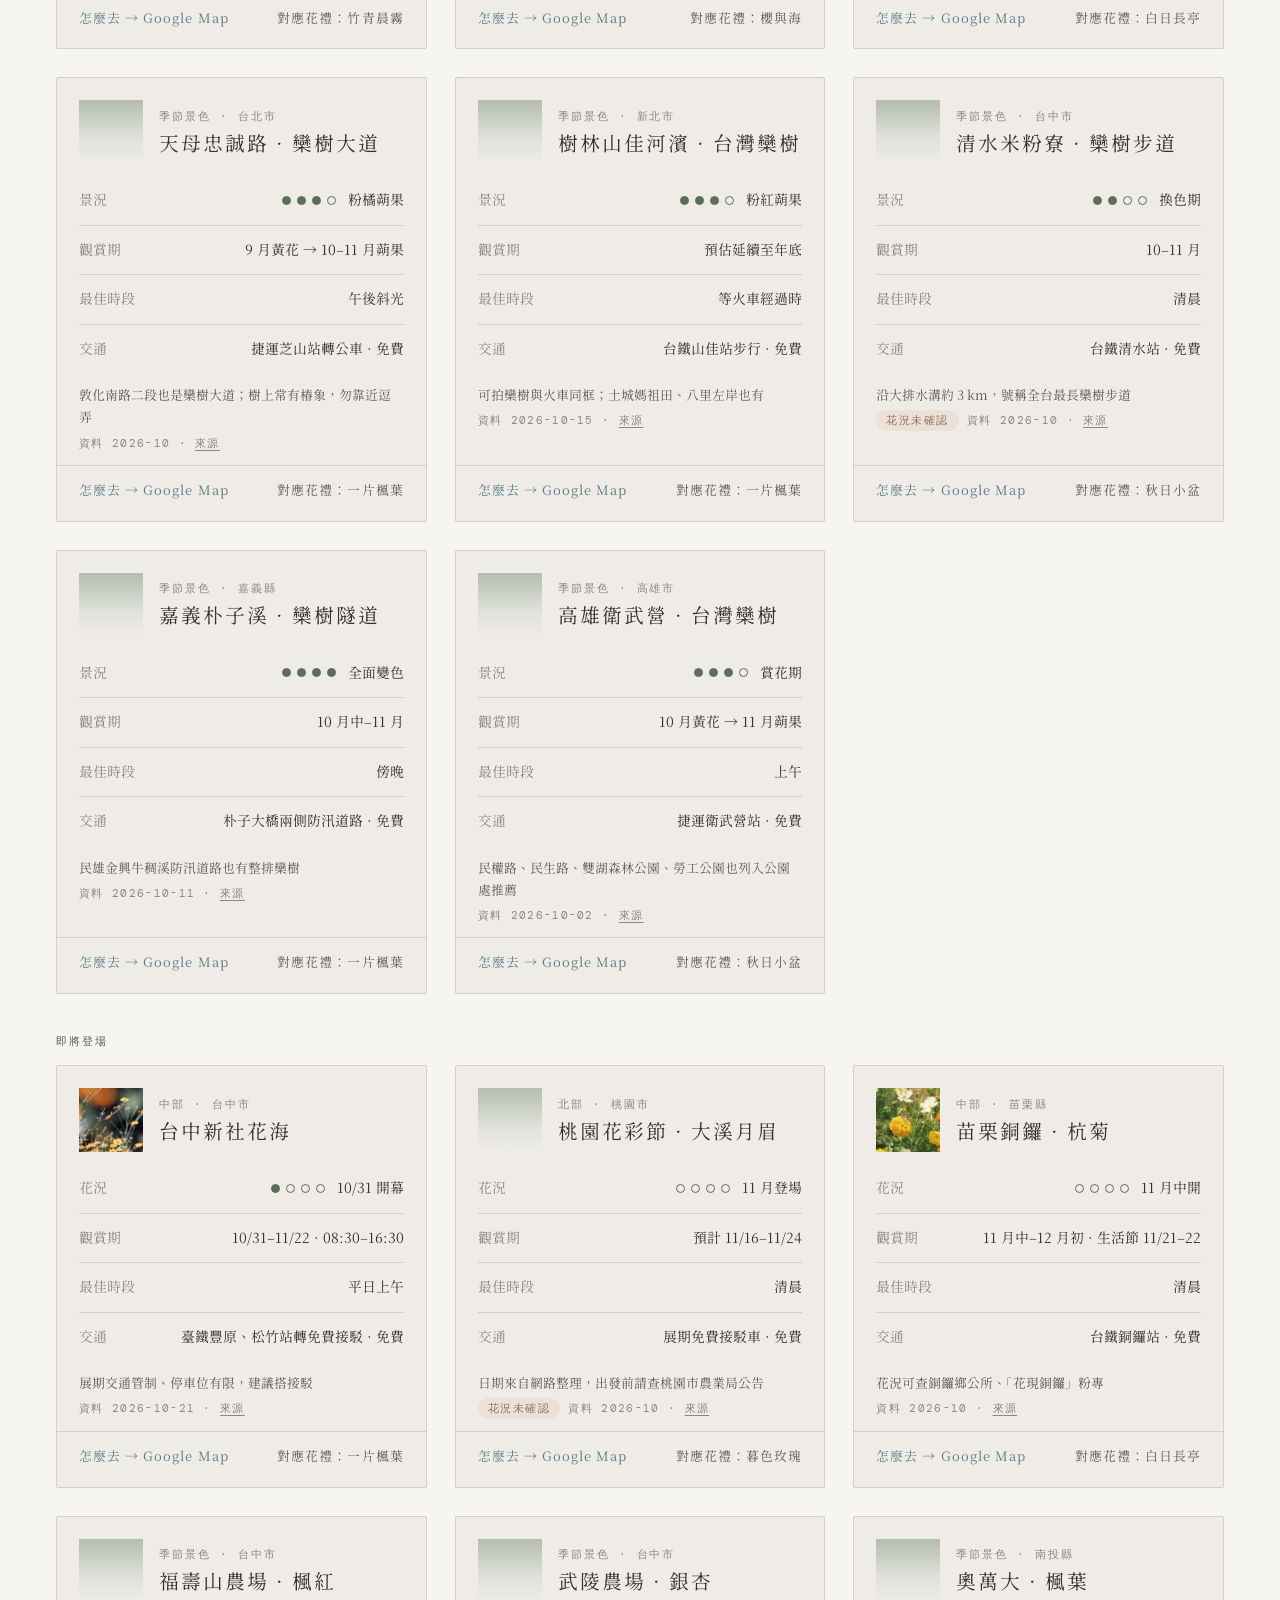
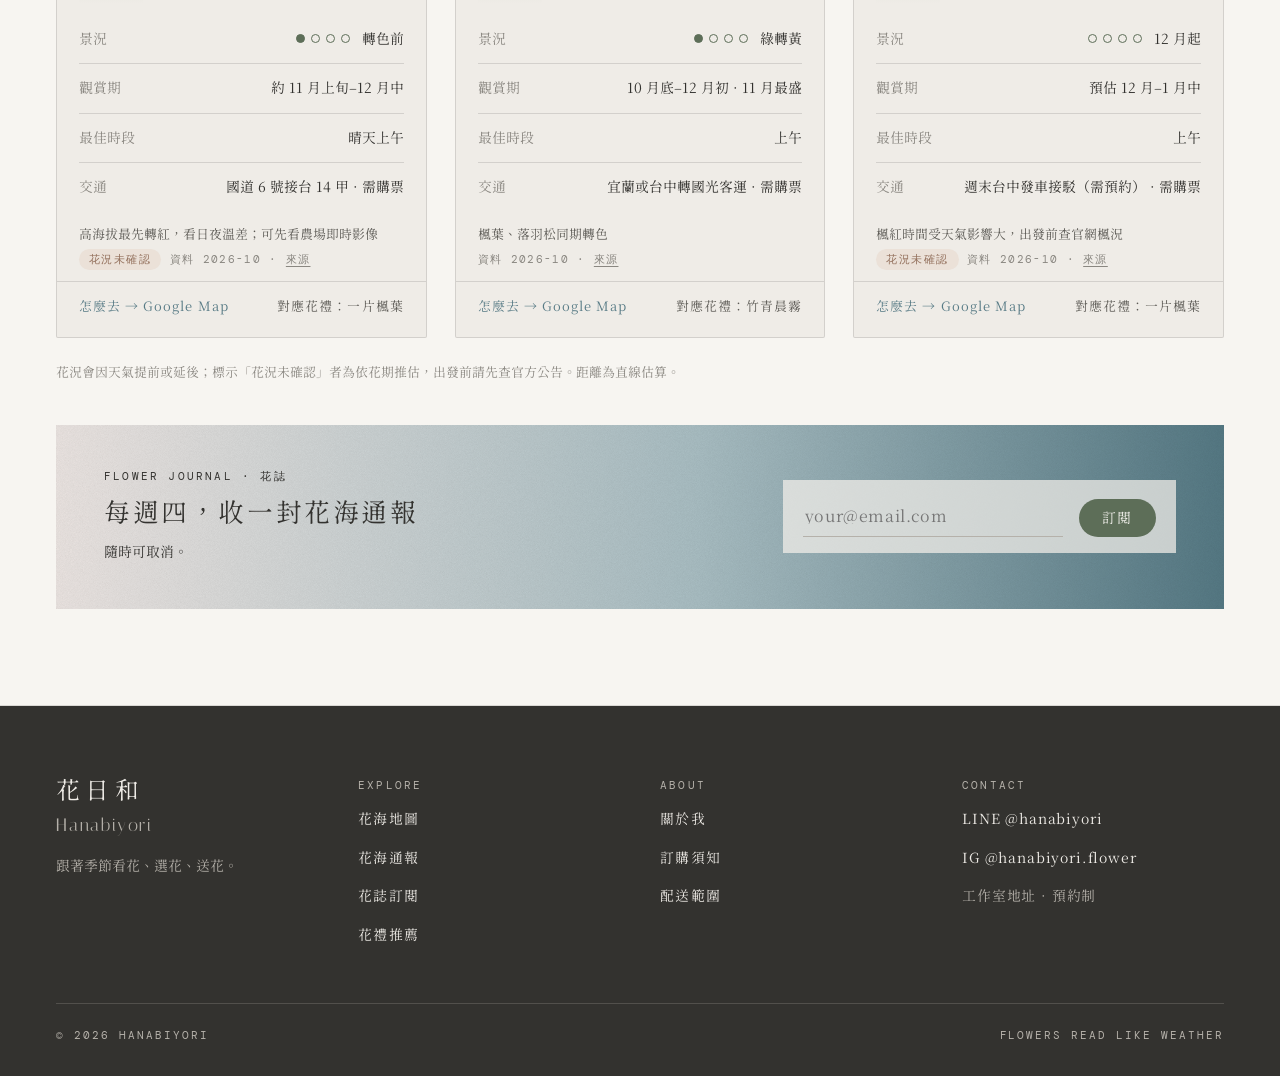
==== commit 602a41af: "Daily card reads the 今日花草 Google Sheet Loads the daily tab via the gviz CSV endpoint (rows dated up " ====
--- a/site/index.html
+++ b/site/index.html
@@ -85,6 +85,7 @@
         <span class="card__meaning">花語 <span data-bind="meaning"></span></span>
       </div>
       <span class="card__quote" data-bind="quote"></span>
+      <span class="card__tip" data-bind="tip"></span>
       <div class="card__foot">
         <span data-bind="dateLabel"></span><span>花日和 · NO.<span data-bind="no"></span></span>
       </div>
--- a/site/assets/styles.css
+++ b/site/assets/styles.css
@@ -79,6 +79,9 @@
 .card__en{font:400 16px/1 var(--font-display);letter-spacing:.06em;color:var(--ink-2)}
 .card__meaning{font:var(--type-label);letter-spacing:.16em;color:var(--ink-3)}
 .card__quote{font:300 19px/1.7 var(--font-serif);letter-spacing:.1em;text-wrap:pretty}
+.card__tip{margin-top:-6px;font-size:13px;line-height:1.7;color:var(--ink-3)}
+.card__tip:empty{display:none}
+.icon-btn:disabled{opacity:.35;cursor:default;background:transparent}
 .card__foot{display:flex;justify-content:space-between;gap:12px;padding-top:12px;border-top:1px solid var(--line-hair);font:var(--type-label);letter-spacing:.18em;text-transform:uppercase;color:var(--ink-3)}
 .card-modal__actions{display:flex;align-items:center;gap:10px;flex-wrap:wrap;justify-content:center;white-space:nowrap}
 .card-modal__actions .icon-btn{color:var(--ink-1)}
@@ -104,10 +107,8 @@
 .gift-grid{display:grid;grid-template-columns:repeat(auto-fill,minmax(min(100%,260px),1fr));gap:28px}
 .gift{display:flex;flex-direction:column;background:var(--paper-0);border:1px solid var(--line-hair);border-radius:2px;overflow:hidden;color:var(--ink-1);transition:transform 320ms var(--ease-breeze),box-shadow 320ms var(--ease-breeze)}
 .gift:hover{transform:translateY(-2px);box-shadow:var(--shadow-soft);color:var(--ink-1)}
-.gift__stage{position:relative;aspect-ratio:4/5;background:var(--grad-mist);overflow:hidden}
-.gift__grain{position:absolute;inset:0;pointer-events:none;background-image:var(--texture-grain);opacity:.35;mix-blend-mode:multiply}
-.gift__shadow{position:absolute;left:18%;right:18%;bottom:7%;height:5%;border-radius:50%;background:var(--ink-1);opacity:.12;filter:blur(10px);pointer-events:none}
-.gift__img{position:absolute;inset:8% 10% 6%;width:80%;height:86%;object-fit:contain}
+.gift__stage{position:relative;aspect-ratio:1/1;background:var(--grad-mist);overflow:hidden}
+.gift__img{position:absolute;inset:0;width:100%;height:100%;object-fit:cover}
 .gift__img[hidden]{display:none}
 .gift__body{padding:20px 20px 0;display:flex;flex-direction:column;gap:8px}
 .gift__tag{color:var(--ink-3)}
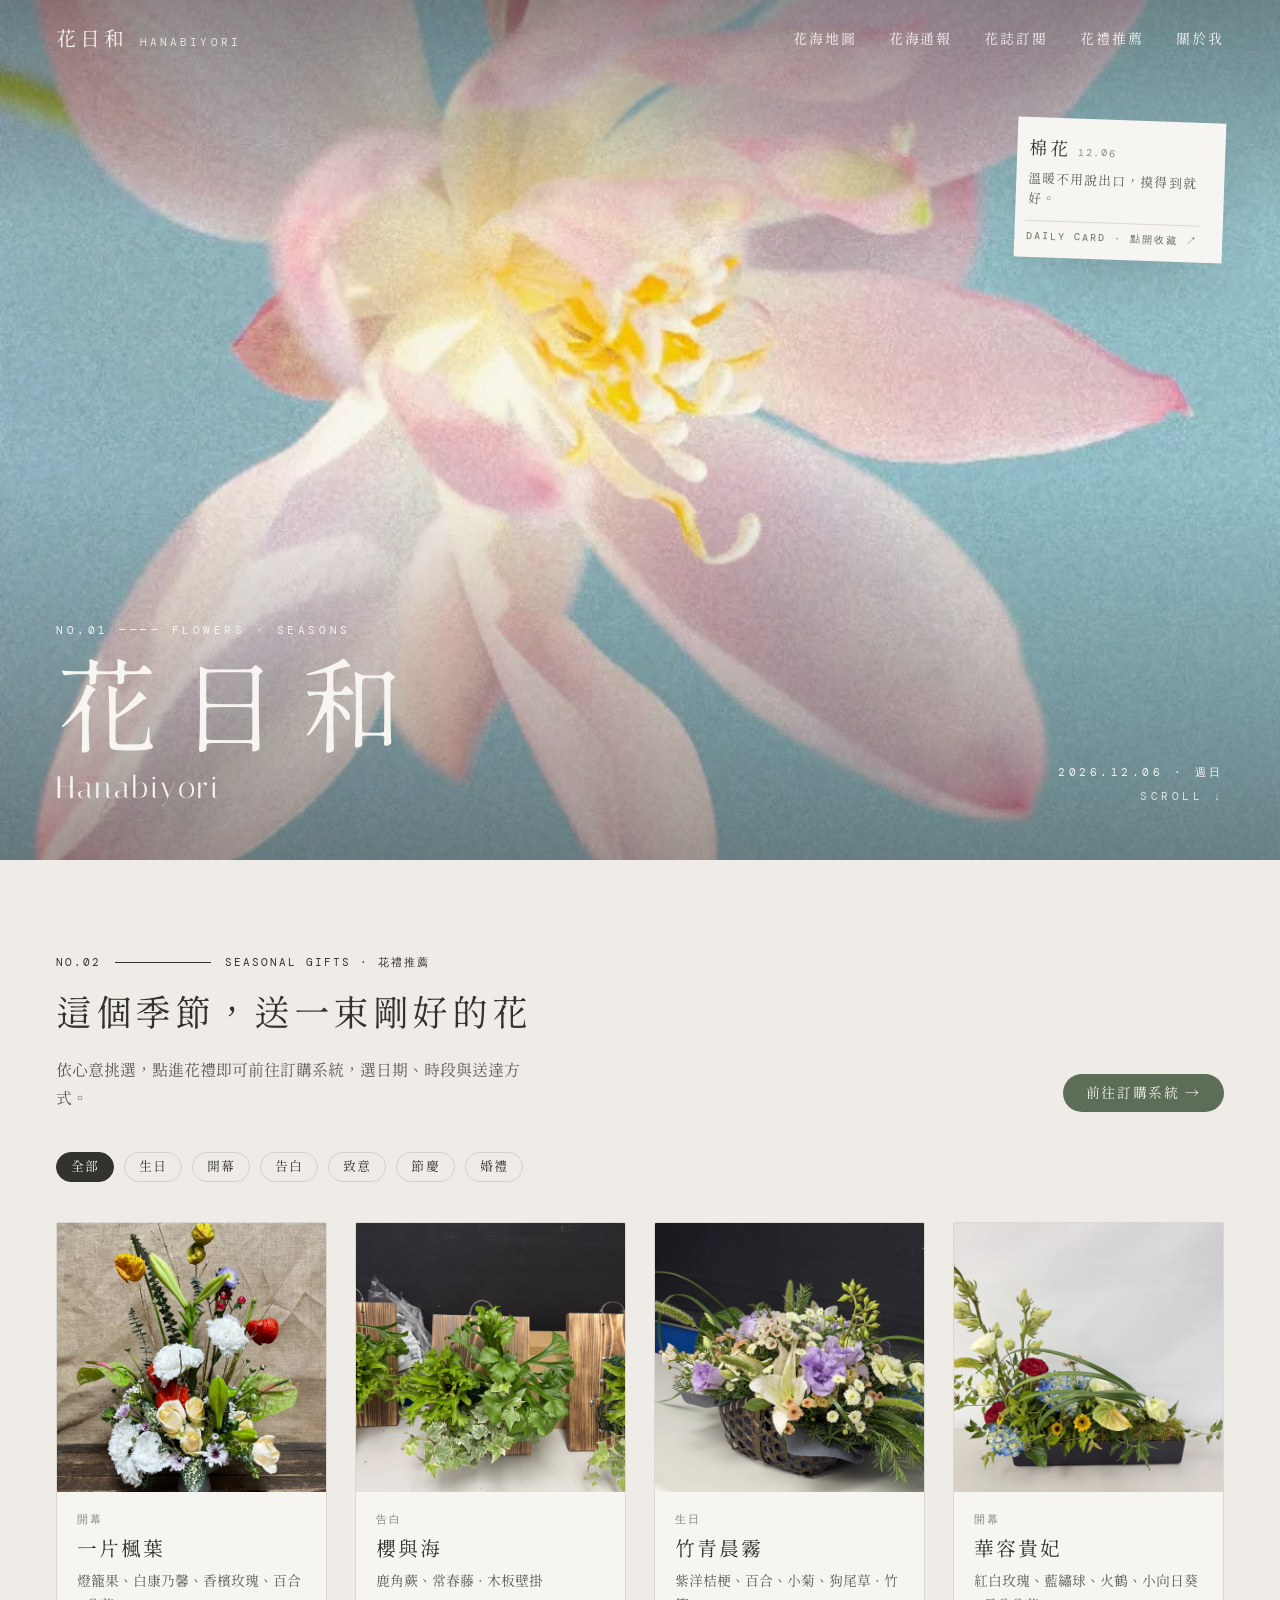
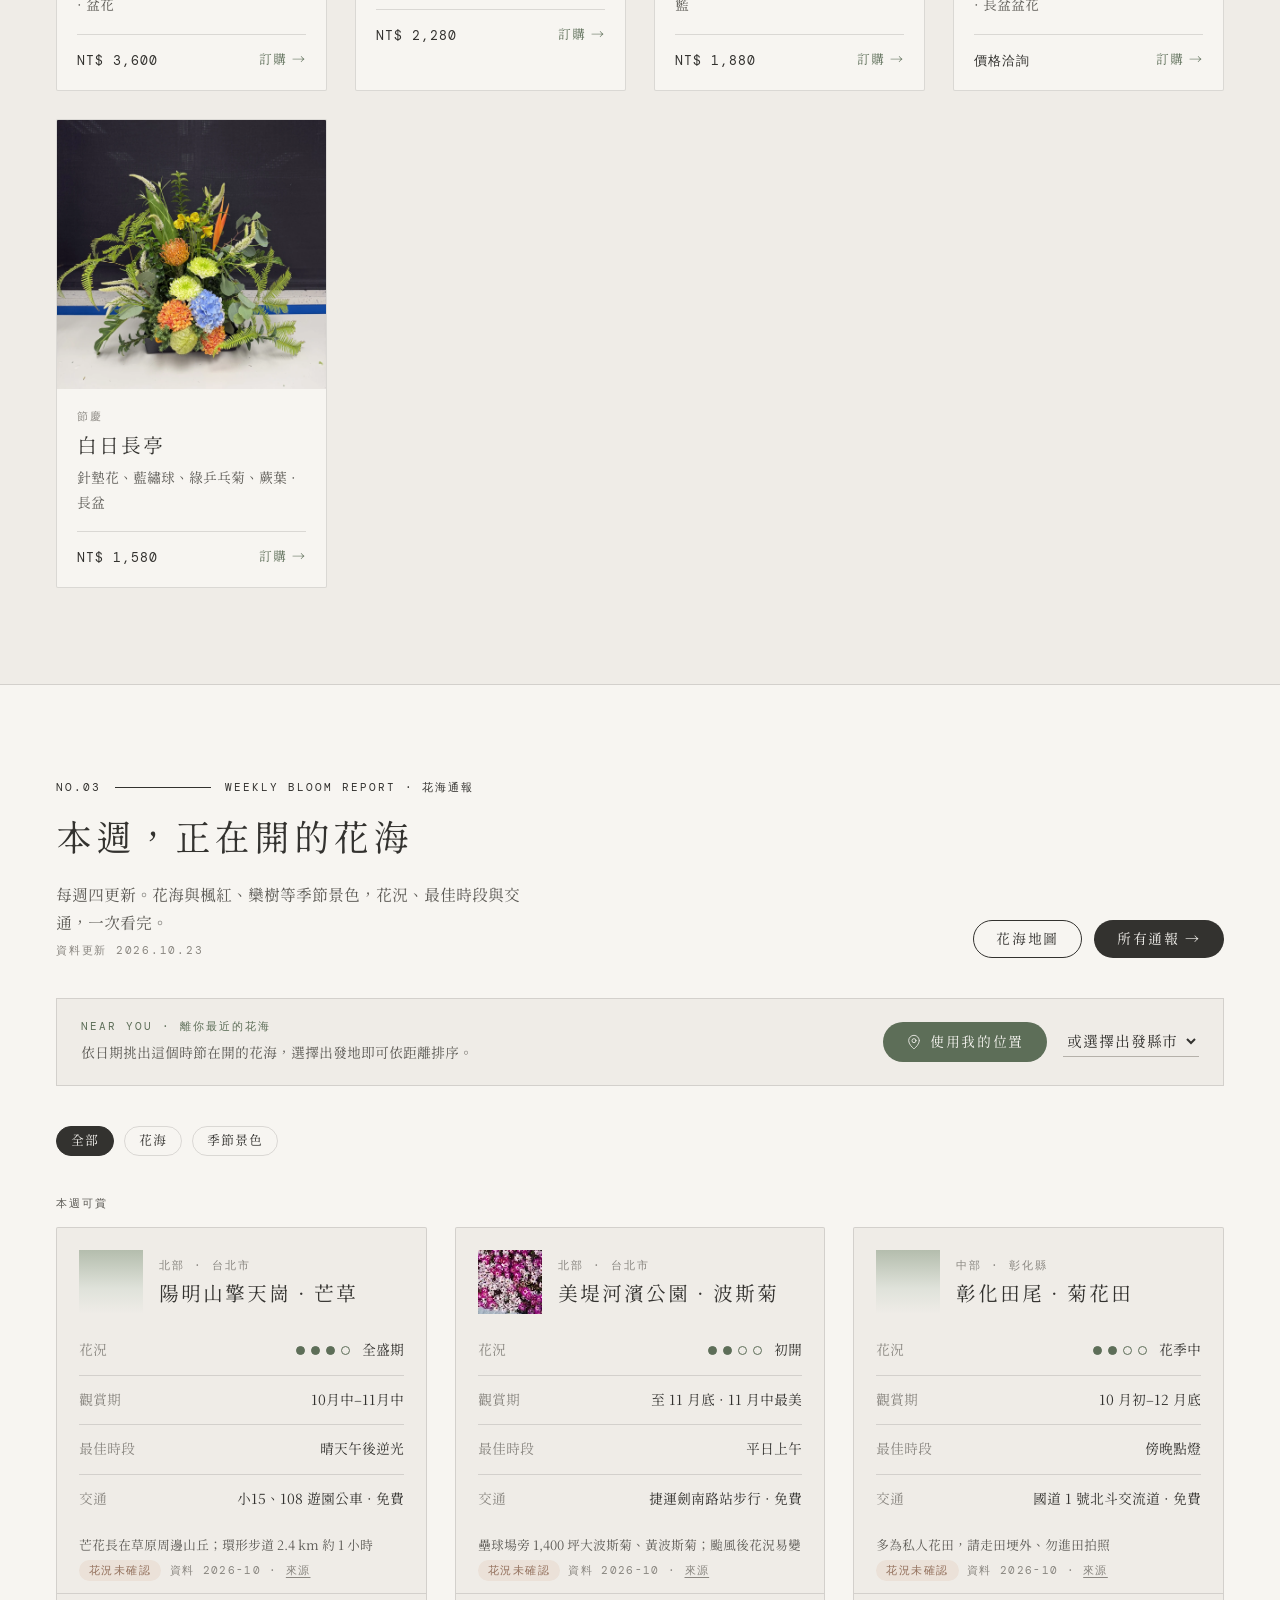
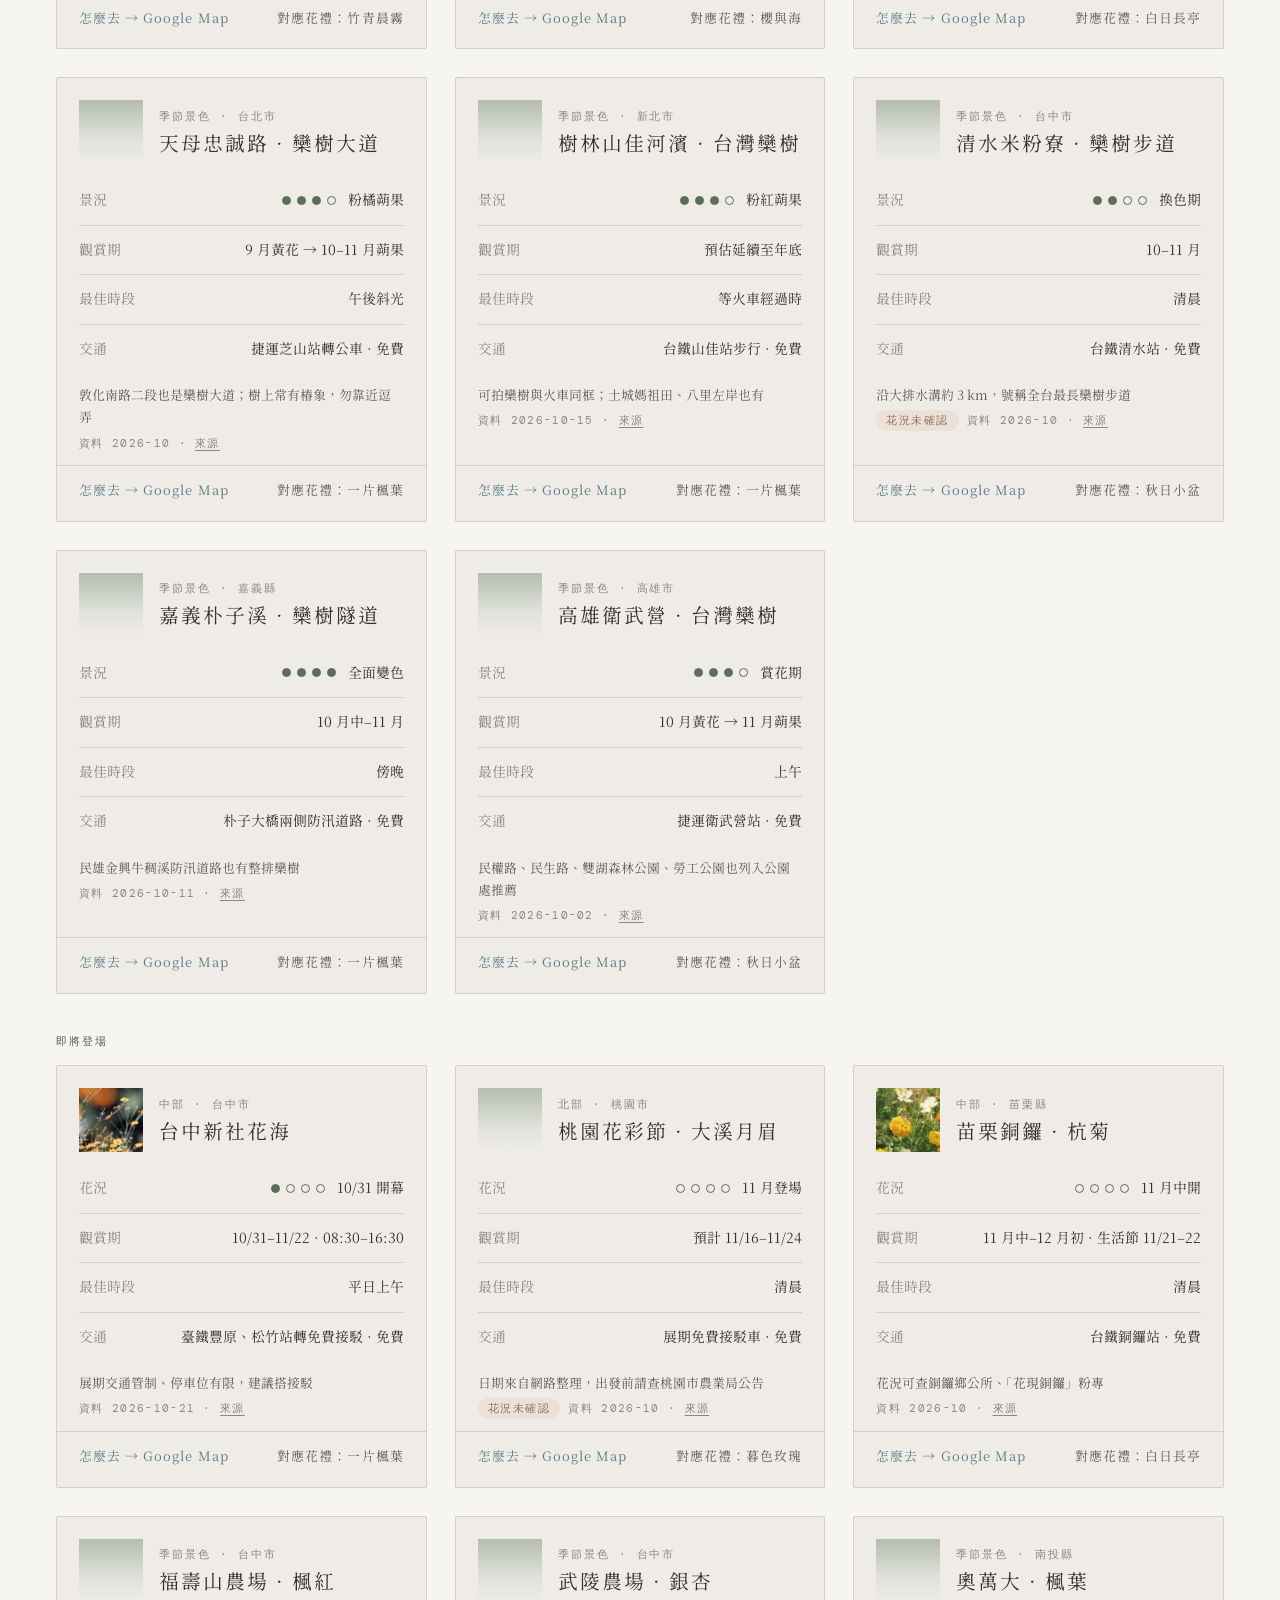
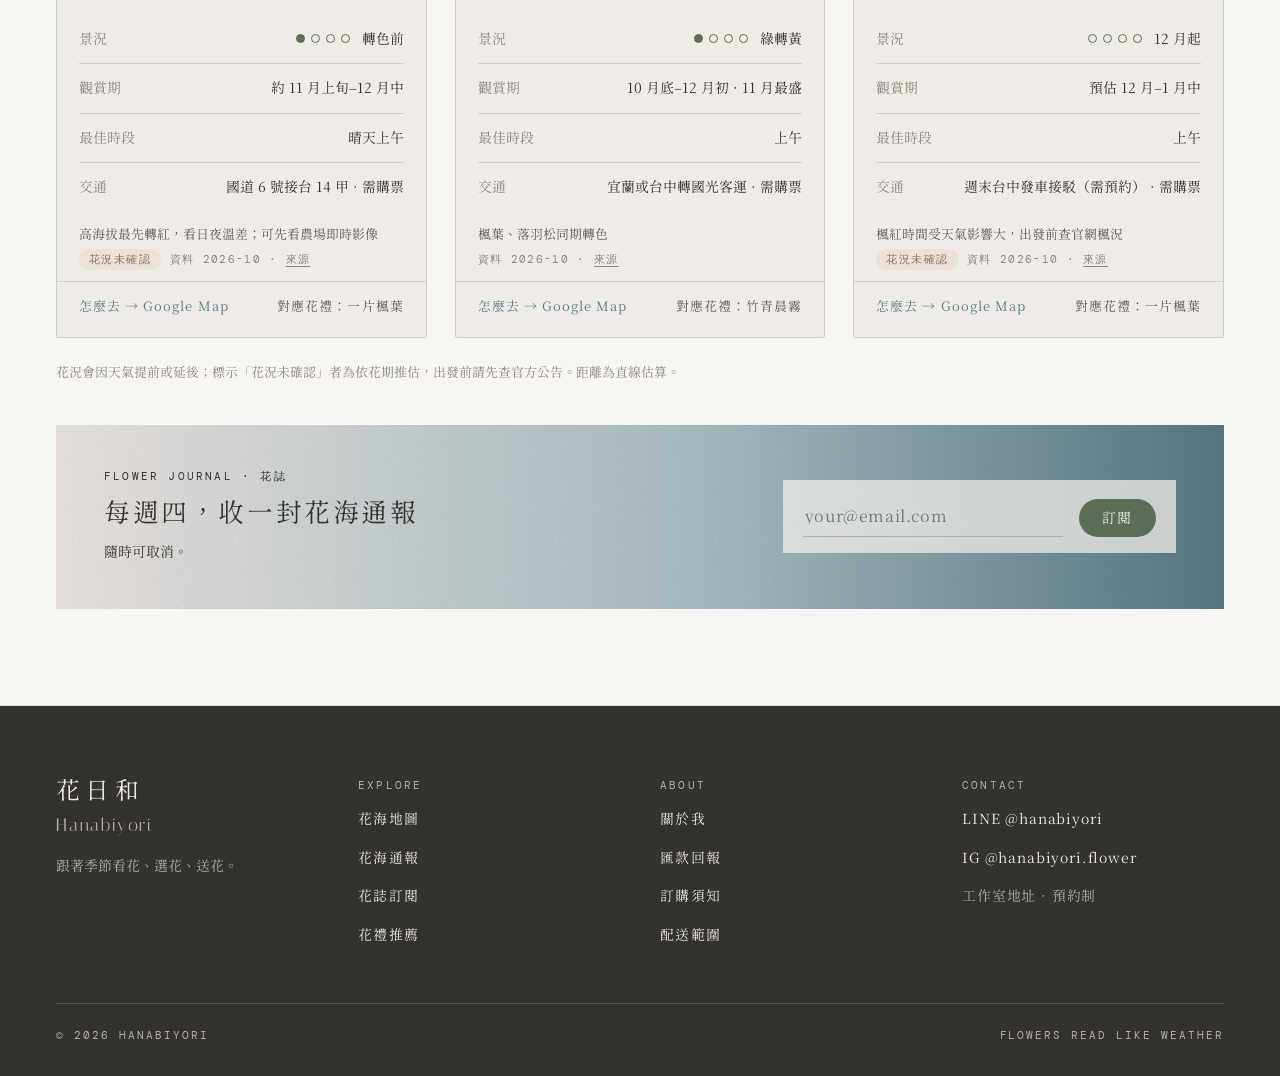
==== commit 42b52460: "Add order request and payment report pages Two-step ordering without a payment gateway: customers se" ====
--- a/site/index.html
+++ b/site/index.html
@@ -115,7 +115,7 @@
         <h2>這個季節，送一束剛好的花</h2>
         <p>依心意挑選，點進花禮即可前往訂購系統，選日期、時段與送達方式。</p>
       </div>
-      <div class="section__actions"><a class="btn btn--primary" data-order-link href="#order">前往訂購系統 →</a></div>
+      <div class="section__actions"><a class="btn btn--primary" data-order-link href="order.html">前往訂購系統 →</a></div>
     </div>
     <div class="tags" id="occasions"></div>
     <div class="gift-grid" id="gift-grid"></div>
@@ -200,8 +200,9 @@
       <div class="footer__col">
         <span class="label footer__label">About</span>
         <a href="#about">關於我</a>
-        <a href="#order">訂購須知</a>
-        <a href="#order">配送範圍</a>
+        <a href="pay.html">匯款回報</a>
+        <a href="order.html#notes">訂購須知</a>
+        <a href="order.html#notes">配送範圍</a>
       </div>
       <div class="footer__col footer__contact">
         <span class="label footer__label">Contact</span>
--- a/site/assets/styles.css
+++ b/site/assets/styles.css
@@ -204,3 +204,79 @@
   html{scroll-behavior:auto}
   .daily,.gift,.btn{transition:none}
 }
+
+/* ---------- 內頁：頁首 ---------- */
+.subhead{display:flex;align-items:center;justify-content:space-between;gap:24px;flex-wrap:wrap;padding:24px 56px;border-bottom:1px solid var(--line-hair);background:var(--paper-0)}
+.subhead .brand,.subhead .brand:hover{color:var(--ink-1)}
+.subhead__nav{display:flex;gap:28px;flex-wrap:wrap}
+.subhead__nav a{font:300 14px/1 var(--font-serif);letter-spacing:.14em;color:var(--ink-1)}
+.subhead__nav a[aria-current="page"]{color:var(--bamboo-700)}
+.page-hero{padding:72px 56px 40px}
+.page-hero .container{gap:20px}
+.page-hero h1{font:var(--type-h2);letter-spacing:.1em}
+.page-hero p{color:var(--ink-2);max-width:560px}
+
+/* ---------- 表單 ---------- */
+.form-wrap{padding:0 56px 96px}
+.form-grid{display:grid;grid-template-columns:minmax(0,1fr) 340px;gap:40px;align-items:start}
+.form{display:flex;flex-direction:column;gap:28px;margin:0}
+.fieldset{border:1px solid var(--line-hair);background:var(--paper-0);padding:28px 28px 32px;margin:0;display:flex;flex-direction:column;gap:22px;min-width:0}
+.fieldset legend{float:left;width:100%;padding:0;margin-bottom:4px;display:flex;align-items:center;gap:14px;font:400 11px/1.2 var(--font-mono);letter-spacing:.18em;text-transform:uppercase;color:var(--ink-1)}
+.fieldset legend + *{clear:both}
+.fieldset legend b{font:300 20px/1.3 var(--font-serif);letter-spacing:.1em;text-transform:none}
+.row{display:grid;grid-template-columns:repeat(auto-fit,minmax(min(100%,220px),1fr));gap:22px}
+.field{display:flex;flex-direction:column;gap:8px;min-width:0}
+.field>span{font:400 11px/1.2 var(--font-mono);letter-spacing:.16em;text-transform:uppercase;color:var(--ink-2)}
+.field>span em{font-style:normal;color:var(--leaf-700)}
+.field input,.field select,.field textarea{width:100%;border:0;border-bottom:1px solid var(--ink-4);border-radius:0;background:transparent;padding:8px 0;font:300 16px/1.5 var(--font-serif);color:var(--ink-1);letter-spacing:.04em;outline:0;transition:border-color var(--dur-calm) var(--ease-breeze)}
+.field textarea{resize:vertical;min-height:84px}
+.field input:focus,.field select:focus,.field textarea:focus{border-color:var(--bamboo-700)}
+.field small{font-size:12px;color:var(--ink-3)}
+.choices{display:flex;gap:10px;flex-wrap:wrap}
+.choices label{position:relative}
+.choices input{position:absolute;opacity:0;pointer-events:none}
+.choices span{display:inline-flex;padding:7px 16px;border:1px solid var(--line-hair);border-radius:var(--radius-pill);font:300 14px/1.2 var(--font-serif);letter-spacing:.08em;cursor:pointer;transition:background var(--dur-calm) var(--ease-breeze)}
+.choices span:hover{background:var(--paper-2)}
+.choices input:checked+span{background:var(--ink-1);border-color:var(--ink-1);color:var(--paper-0)}
+.choices input:focus-visible+span{outline:2px solid var(--focus-ring);outline-offset:2px}
+.custom{background:var(--leaf-100);border-color:var(--leaf-300)}
+.hp{position:absolute;left:-9999px;width:1px;height:1px;overflow:hidden}
+.form-actions{display:flex;align-items:center;gap:20px;flex-wrap:wrap}
+.form-msg{font-size:14px;color:var(--danger)}
+.form-msg:empty{display:none}
+
+/* 側欄：已選花禮與流程 */
+.aside{position:sticky;top:24px;display:flex;flex-direction:column;gap:20px}
+.pick{background:var(--paper-0);border:1px solid var(--line-hair)}
+.pick__photo{aspect-ratio:1/1;background:var(--grad-mist);overflow:hidden}
+.pick__photo img{width:100%;height:100%;object-fit:cover;display:block}
+.pick__body{padding:18px 20px 20px;display:flex;flex-direction:column;gap:6px}
+.pick__name{font:300 20px/1.3 var(--font-serif);letter-spacing:.1em}
+.pick__desc{font-size:14px;color:var(--ink-2)}
+.pick__price{font:400 13px/1 var(--font-mono);letter-spacing:.08em;margin-top:6px}
+.steps{list-style:none;margin:0;padding:20px;border:1px solid var(--line-hair);display:flex;flex-direction:column;gap:14px;counter-reset:s}
+.steps li{display:grid;grid-template-columns:28px 1fr;gap:4px 10px;font-size:14px;color:var(--ink-2)}
+.steps li::before{counter-increment:s;content:"0" counter(s);grid-row:span 2;font:400 11px/1.6 var(--font-mono);letter-spacing:.12em;color:var(--bamboo-700)}
+.steps b{font-weight:400;color:var(--ink-1)}
+.notes{padding:0 56px 96px}
+.notes ul{margin:0;padding-left:1.2em;color:var(--ink-2);display:flex;flex-direction:column;gap:8px;font-size:15px}
+
+/* 送出成功 */
+.done{border:1px solid var(--line-hair);background:var(--paper-0);padding:40px;display:flex;flex-direction:column;gap:16px}
+.done[hidden]{display:none}
+.done__id{font:400 28px/1.2 var(--font-mono);letter-spacing:.12em;color:var(--bamboo-700)}
+.done ol{margin:0;padding-left:1.3em;color:var(--ink-2);display:flex;flex-direction:column;gap:6px}
+
+@media (max-width:900px){
+  .form-grid{grid-template-columns:1fr}
+  .aside{position:static;order:-1}
+}
+@media (max-width:640px){
+  .subhead,.page-hero{padding-left:24px;padding-right:24px}
+  .form-wrap,.notes{padding:0 24px 72px}
+  .fieldset{padding:22px 18px 26px}
+}
+.form[hidden],.field[hidden]{display:none}
+.footer--slim{padding:28px 56px}
+.footer--slim .footer__bottom{border-top:0;padding-top:0}
+@media (max-width:640px){.footer--slim{padding:24px}}
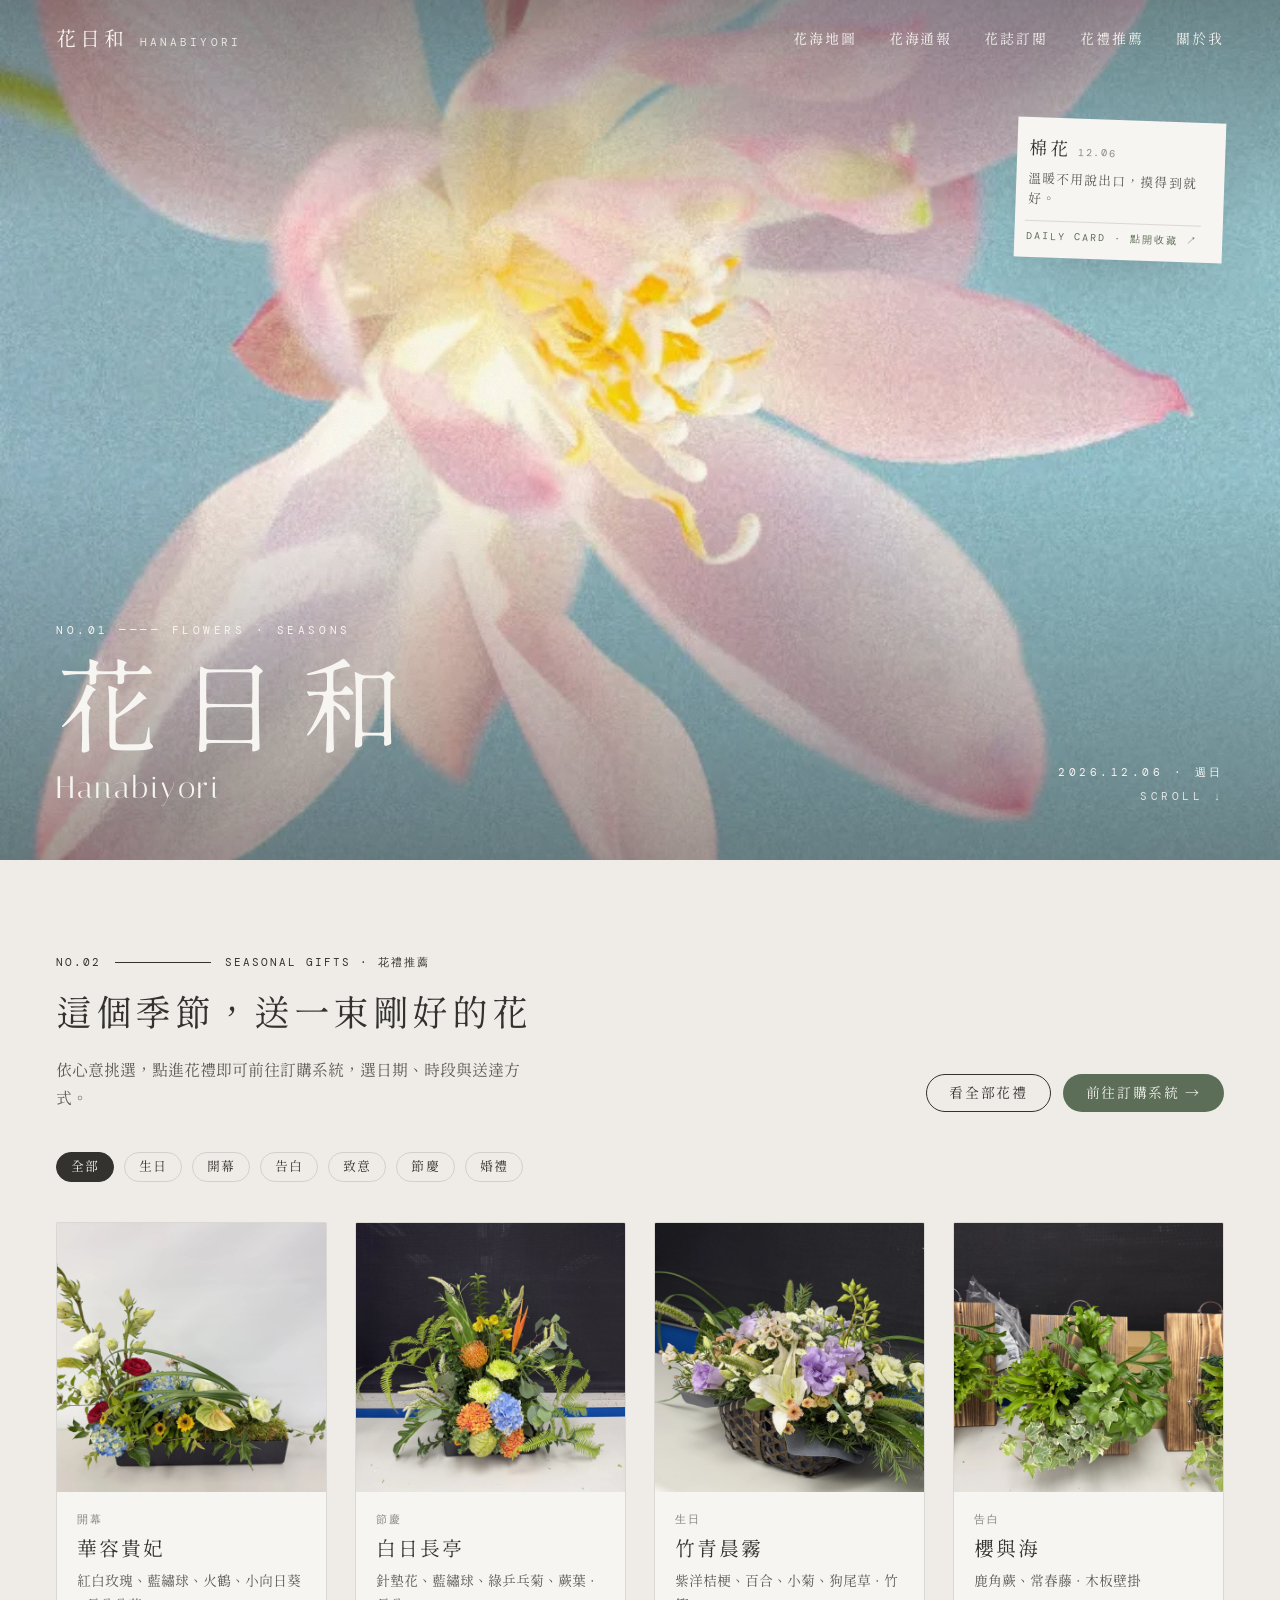
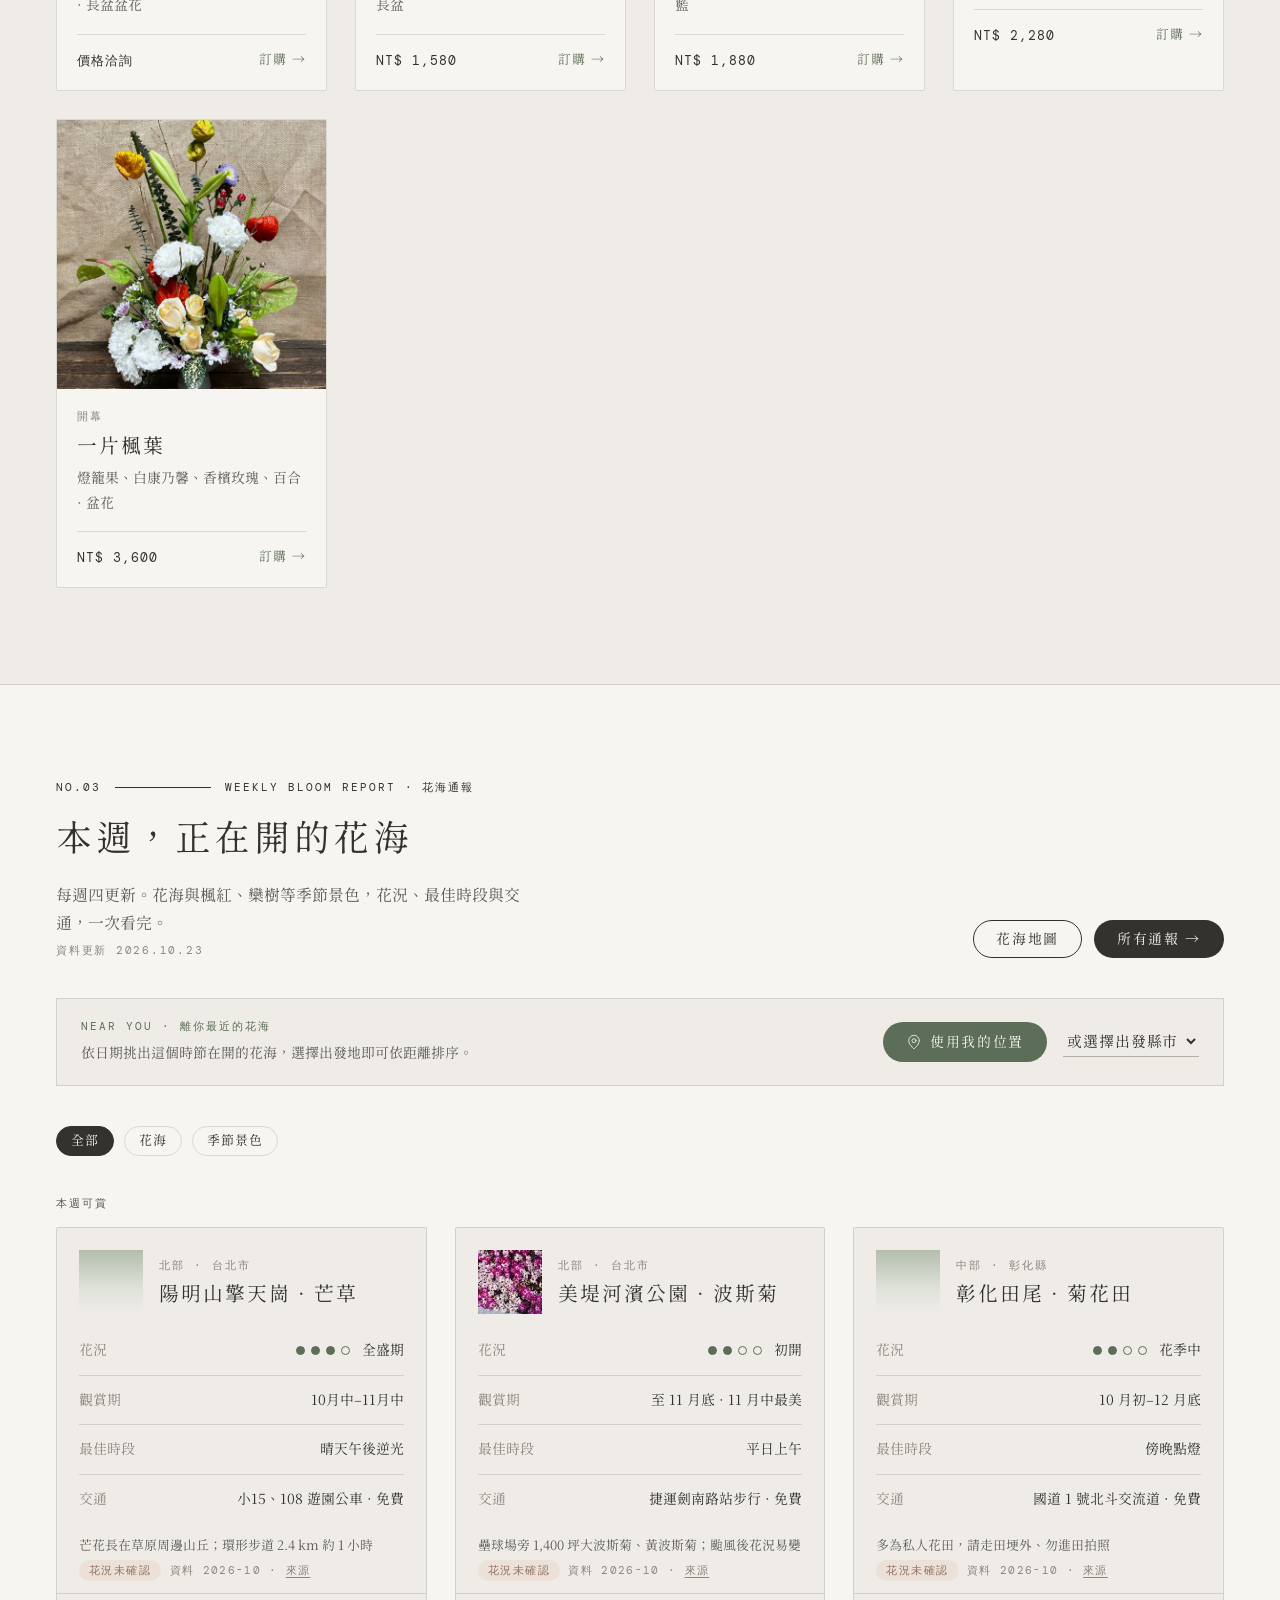
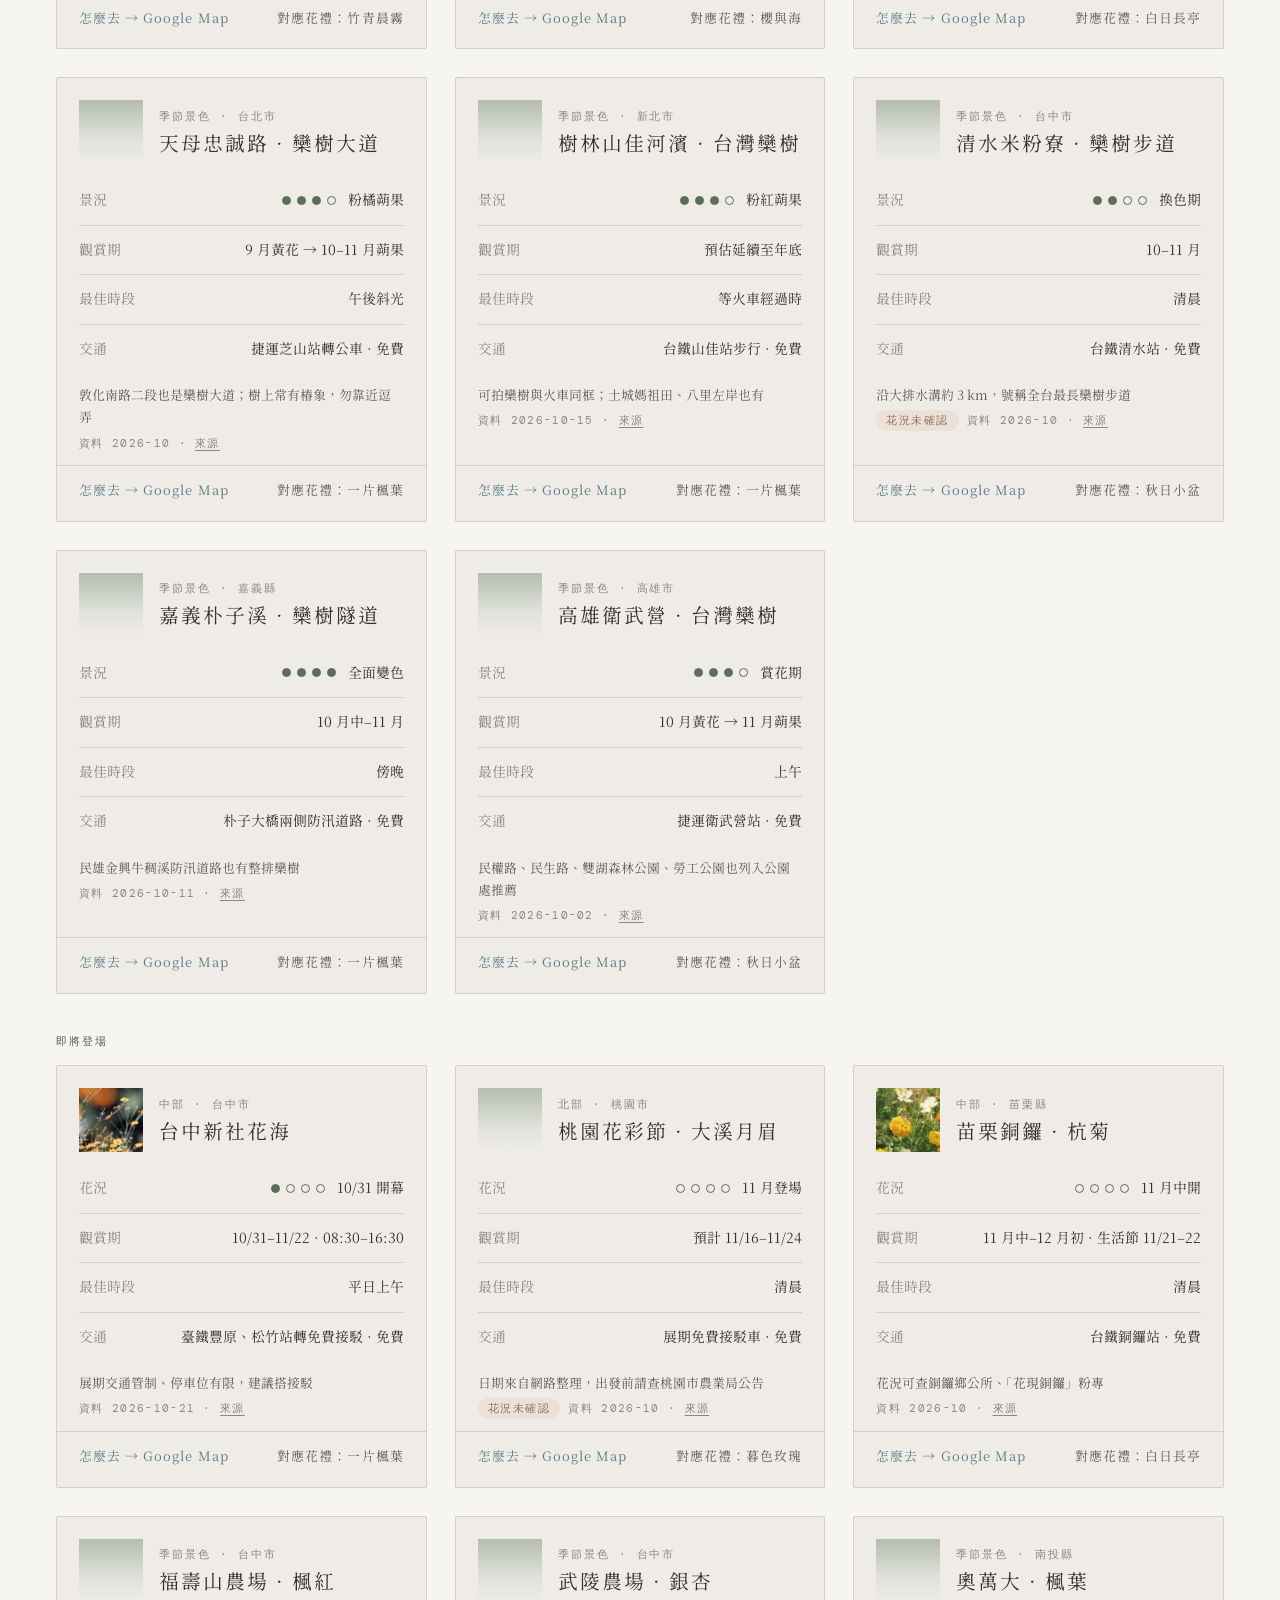
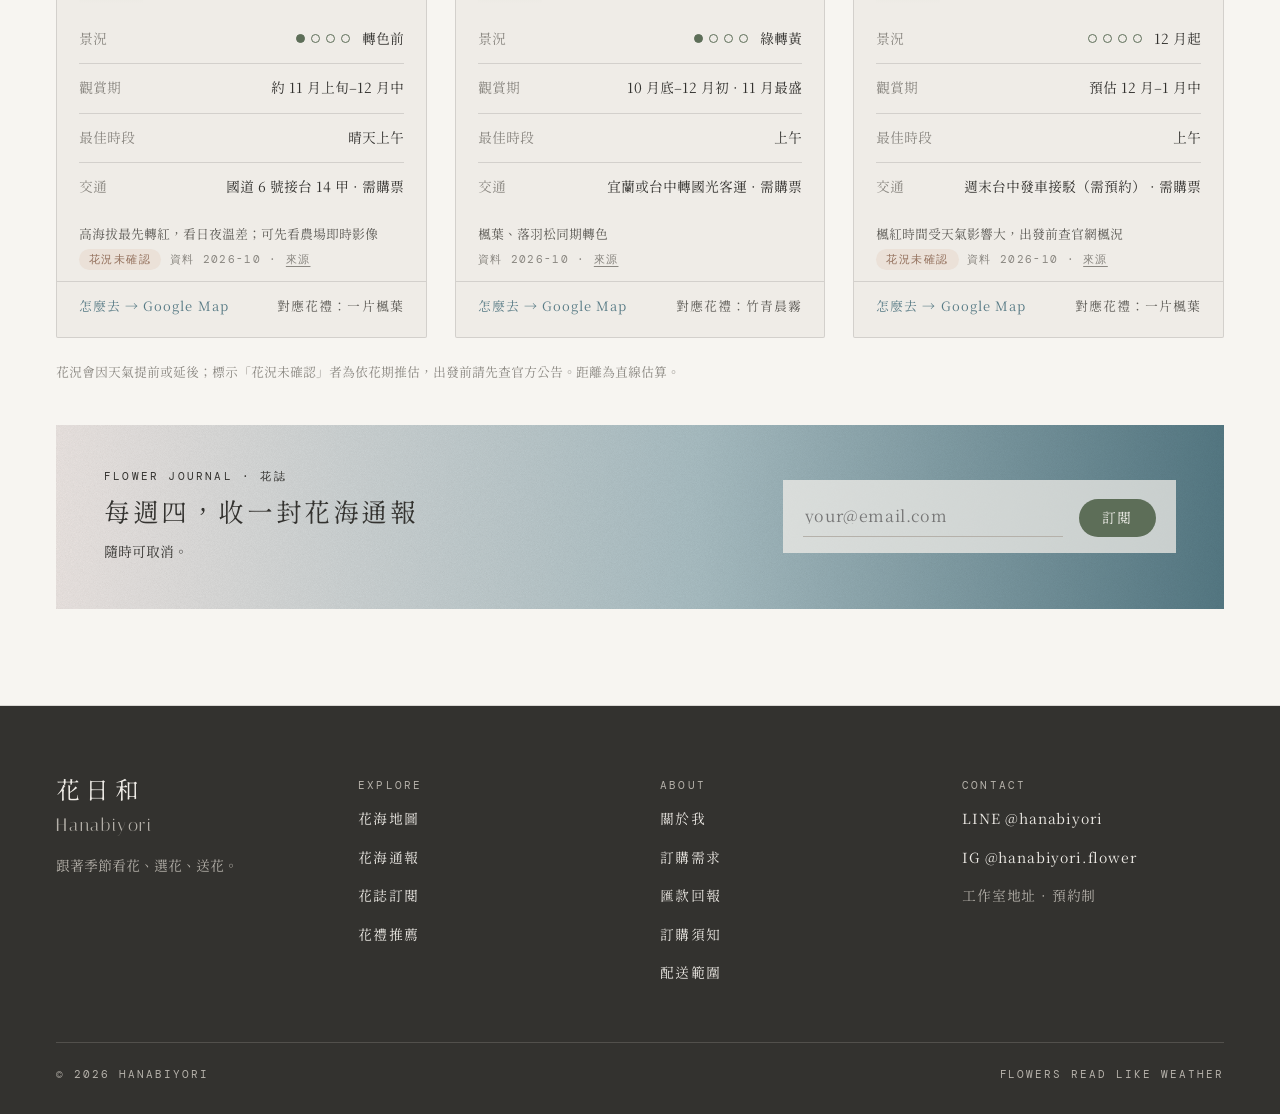
==== commit 7c0fee72: "Add inner pages: gifts, gift detail, report, map, journal, about Second- and third-level pages from " ====
--- a/site/index.html
+++ b/site/index.html
@@ -12,7 +12,9 @@
 <link rel="stylesheet" href="assets/tokens/effects.css">
 <link rel="stylesheet" href="assets/tokens/base.css">
 <link rel="stylesheet" href="assets/styles.css">
+<script src="assets/config.js" defer></script>
 <script src="assets/main.js" defer></script>
+<script src="assets/pages.js" defer></script>
 </head>
 <body id="top">
 <div class="page">
@@ -29,11 +31,11 @@
       <span class="brand__en">Hanabiyori</span>
     </a>
     <nav class="hero__nav">
-      <a href="#map">花海地圖</a>
-      <a href="#report">花海通報</a>
-      <a href="#journal">花誌訂閱</a>
-      <a href="#gifts">花禮推薦</a>
-      <a href="#about">關於我</a>
+      <a href="map.html">花海地圖</a>
+      <a href="report.html">花海通報</a>
+      <a href="journal.html">花誌訂閱</a>
+      <a href="gifts.html">花禮推薦</a>
+      <a href="about.html">關於我</a>
     </nav>
   </header>
 
@@ -115,7 +117,7 @@
         <h2>這個季節，送一束剛好的花</h2>
         <p>依心意挑選，點進花禮即可前往訂購系統，選日期、時段與送達方式。</p>
       </div>
-      <div class="section__actions"><a class="btn btn--primary" data-order-link href="order.html">前往訂購系統 →</a></div>
+      <div class="section__actions"><a class="btn btn--secondary" href="gifts.html">看全部花禮</a><a class="btn btn--primary" data-order-link href="order.html">前往訂購系統 →</a></div>
     </div>
     <div class="tags" id="occasions"></div>
     <div class="gift-grid" id="gift-grid"></div>
@@ -132,8 +134,8 @@
         <p>每週四更新。花海與楓紅、欒樹等季節景色，花況、最佳時段與交通，一次看完。<span class="report-updated" id="report-updated"></span></p>
       </div>
       <div class="section__actions">
-        <a class="btn btn--secondary" href="#map">花海地圖</a>
-        <a class="btn btn--ink" href="#report">所有通報 →</a>
+        <a class="btn btn--secondary" href="map.html">花海地圖</a>
+        <a class="btn btn--ink" href="report.html">所有通報 →</a>
       </div>
     </div>
 
@@ -173,9 +175,11 @@
         <span class="journal__title">每週四，收一封花海通報</span>
         <span class="journal__note">隨時可取消。</span>
       </div>
-      <form class="journal__form" id="journal-form">
+      <form class="journal__form" id="journal-form" data-journal="subscribe" novalidate>
+        <input class="hp" type="text" name="website" tabindex="-1" autocomplete="off" aria-hidden="true">
         <label class="input"><input type="email" name="email" placeholder="your@email.com" required aria-label="Email"></label>
         <button type="submit" class="btn btn--primary">訂閱</button>
+        <span class="form-msg" role="alert"></span>
       </form>
     </div>
   </div>
@@ -192,14 +196,15 @@
       </div>
       <div class="footer__col">
         <span class="label footer__label">Explore</span>
-        <a href="#map">花海地圖</a>
-        <a href="#report">花海通報</a>
-        <a href="#journal">花誌訂閱</a>
-        <a href="#gifts">花禮推薦</a>
+        <a href="map.html">花海地圖</a>
+        <a href="report.html">花海通報</a>
+        <a href="journal.html">花誌訂閱</a>
+        <a href="gifts.html">花禮推薦</a>
       </div>
       <div class="footer__col">
         <span class="label footer__label">About</span>
-        <a href="#about">關於我</a>
+        <a href="about.html">關於我</a>
+        <a href="order.html">訂購需求</a>
         <a href="pay.html">匯款回報</a>
         <a href="order.html#notes">訂購須知</a>
         <a href="order.html#notes">配送範圍</a>
--- a/site/assets/styles.css
+++ b/site/assets/styles.css
@@ -280,3 +280,81 @@
 .footer--slim{padding:28px 56px}
 .footer--slim .footer__bottom{border-top:0;padding-top:0}
 @media (max-width:640px){.footer--slim{padding:24px}}
+
+/* ---------- 內頁：共用 ---------- */
+.page-hero .section__actions{margin-top:4px}
+.filters{display:flex;flex-direction:column;gap:14px;padding:20px 24px;background:var(--paper-0);border:1px solid var(--line-hair)}
+.filters__row{display:grid;grid-template-columns:56px 1fr;align-items:center;gap:12px}
+.filters__row>.label{color:var(--ink-3)}
+.list-head{display:flex;justify-content:space-between;align-items:center;gap:16px;flex-wrap:wrap;font-size:14px}
+.list-head .label{color:var(--ink-2)}
+.crumb{display:flex;gap:10px;align-items:center;padding:24px 56px 0;font:400 11px/1.4 var(--font-mono);letter-spacing:.16em;color:var(--ink-3)}
+.crumb a{color:var(--ink-2)}
+
+/* 花禮內頁 */
+.detail{display:grid;grid-template-columns:minmax(0,1.1fr) minmax(0,1fr);gap:56px;align-items:start;padding-top:32px}
+.detail__photo{aspect-ratio:1/1;background:var(--grad-mist);overflow:hidden}
+.detail__photo img{width:100%;height:100%;object-fit:cover;display:block}
+.detail__info{display:flex;flex-direction:column;gap:16px;padding-top:8px}
+.detail__name{margin:0;font:var(--type-h1);font-size:clamp(36px,4vw,52px);letter-spacing:.12em}
+.detail__desc{color:var(--ink-2);font-size:17px}
+.detail__price{font:400 18px/1 var(--font-mono);letter-spacing:.08em}
+.detail__meta{margin:8px 0 0;border-top:1px solid var(--line-hair)}
+.detail__meta div{display:flex;justify-content:space-between;gap:16px;padding:12px 0;border-bottom:1px solid var(--line-hair);font-size:14px}
+.detail__meta dt{color:var(--ink-3)}
+.detail__meta dd{margin:0}
+.detail__actions{display:flex;gap:12px;flex-wrap:wrap;margin-top:8px}
+.detail__note{font-size:13px;line-height:1.8;color:var(--ink-3)}
+.related{display:flex;flex-direction:column;gap:20px;margin-top:72px}
+.related>.label{color:var(--ink-2)}
+
+/* 花海地圖 */
+.map-layout{display:grid;grid-template-columns:minmax(0,1fr) 320px;gap:24px;align-items:start}
+.map-box{border:1px solid var(--line-hair);background:var(--paper-2)}
+#bloom-map{height:min(70vh,600px);min-height:380px}
+.map-list{display:flex;flex-direction:column;max-height:min(70vh,600px);overflow:auto;border:1px solid var(--line-hair);background:var(--paper-0)}
+.spot{display:flex;gap:12px;align-items:flex-start;text-align:left;padding:14px 16px;border:0;border-bottom:1px solid var(--line-hair);background:transparent;cursor:pointer;transition:background var(--dur-calm) var(--ease-breeze)}
+.spot:hover{background:var(--paper-1)}
+.spot__dot{flex:none;width:10px;height:10px;border-radius:50%;margin-top:7px}
+.spot__text{display:flex;flex-direction:column;gap:2px}
+.spot__text b{font:300 16px/1.5 var(--font-serif);letter-spacing:.08em}
+.spot__text small{font-size:12px;color:var(--ink-3)}
+.map-legend{display:flex;gap:20px;flex-wrap:wrap;color:var(--ink-3)}
+.map-legend i{display:inline-block;width:9px;height:9px;border-radius:50%;margin-right:6px;vertical-align:middle}
+.pop{display:flex;flex-direction:column;gap:3px;font:300 13px/1.6 var(--font-serif);color:var(--ink-1)}
+.pop__meta{font:400 10px/1.4 var(--font-mono);letter-spacing:.14em;color:var(--ink-3)}
+.pop__name{font:400 16px/1.4 var(--font-serif);letter-spacing:.08em;margin-bottom:2px}
+.pop a{color:var(--sea-700);margin-top:4px}
+.leaflet-container{font-family:var(--font-serif);background:var(--paper-2)}
+
+/* 花誌 */
+.journal-grid{display:grid;grid-template-columns:minmax(0,1.4fr) minmax(0,1fr);gap:24px;align-items:stretch}
+.journal--page{flex-direction:column;align-items:flex-start;justify-content:center}
+.journal-side{display:flex;flex-direction:column;gap:24px}
+.journal-side .fieldset{gap:14px}
+.unsub{display:flex;align-items:flex-end;gap:14px;flex-wrap:wrap;margin:0}
+.journal__ok{font:300 18px/1.6 var(--font-serif);letter-spacing:.08em}
+.journal__form .form-msg{flex-basis:100%}
+
+/* 關於我 */
+.about{display:grid;grid-template-columns:minmax(0,1fr) minmax(0,1fr);gap:56px;align-items:center}
+.about__photo{aspect-ratio:4/5}
+.about__text{display:flex;flex-direction:column;gap:14px}
+.about__text>.label{color:var(--bamboo-700);margin-top:10px}
+.about__text p{color:var(--ink-2);font-size:17px}
+.contact{margin-top:72px;padding-top:32px;border-top:1px solid var(--line-hair);display:flex;flex-direction:column;gap:20px}
+.contact__grid{display:grid;grid-template-columns:repeat(auto-fit,minmax(min(100%,200px),1fr));gap:24px}
+.contact__grid div{display:flex;flex-direction:column;gap:6px;padding:20px;background:var(--paper-0);border:1px solid var(--line-hair)}
+.contact__grid small{font:400 11px/1.2 var(--font-mono);letter-spacing:.16em;text-transform:uppercase;color:var(--ink-3)}
+.contact__grid b{font:300 20px/1.3 var(--font-serif);letter-spacing:.08em}
+
+@media (max-width:900px){
+  .detail,.about,.journal-grid,.map-layout{grid-template-columns:1fr}
+  .map-list{max-height:360px}
+}
+@media (max-width:640px){
+  .crumb{padding:20px 24px 0}
+  .filters{padding:16px}
+  .filters__row{grid-template-columns:1fr;gap:8px}
+  .detail{gap:28px}
+}
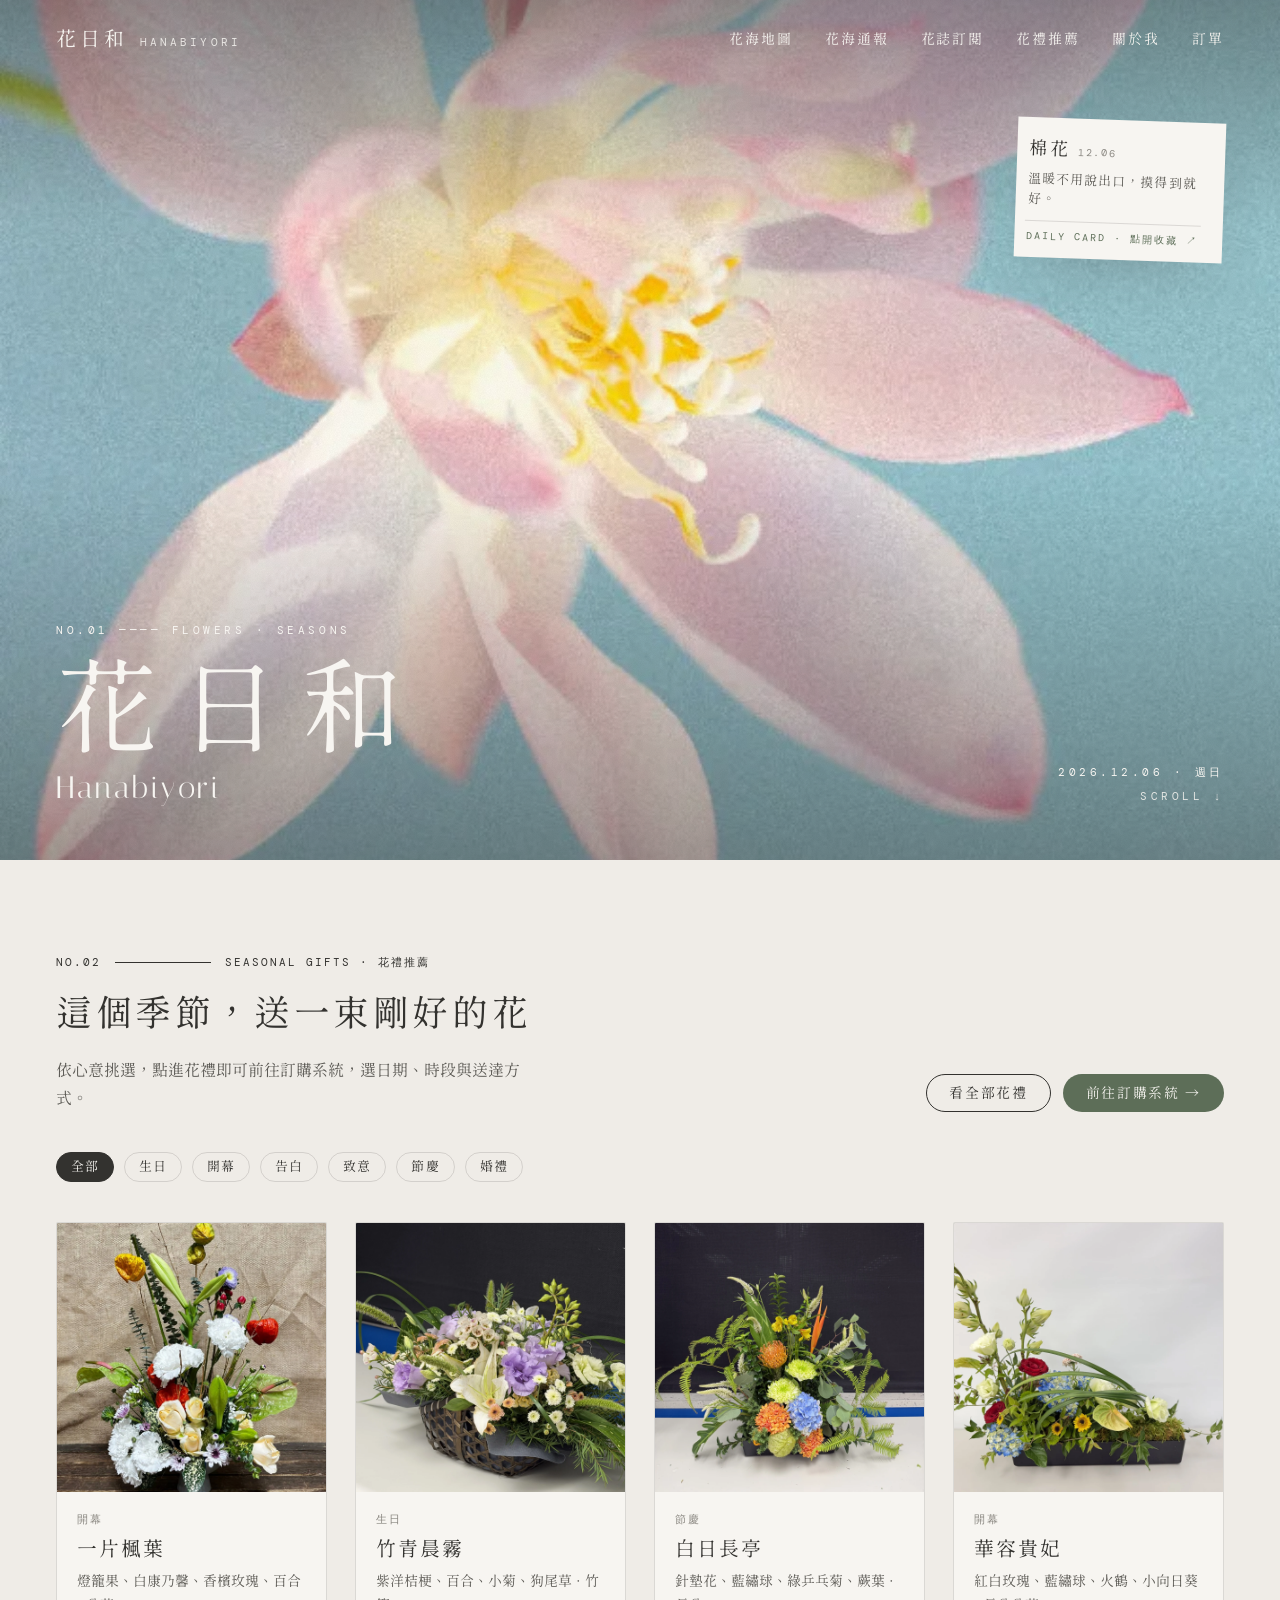
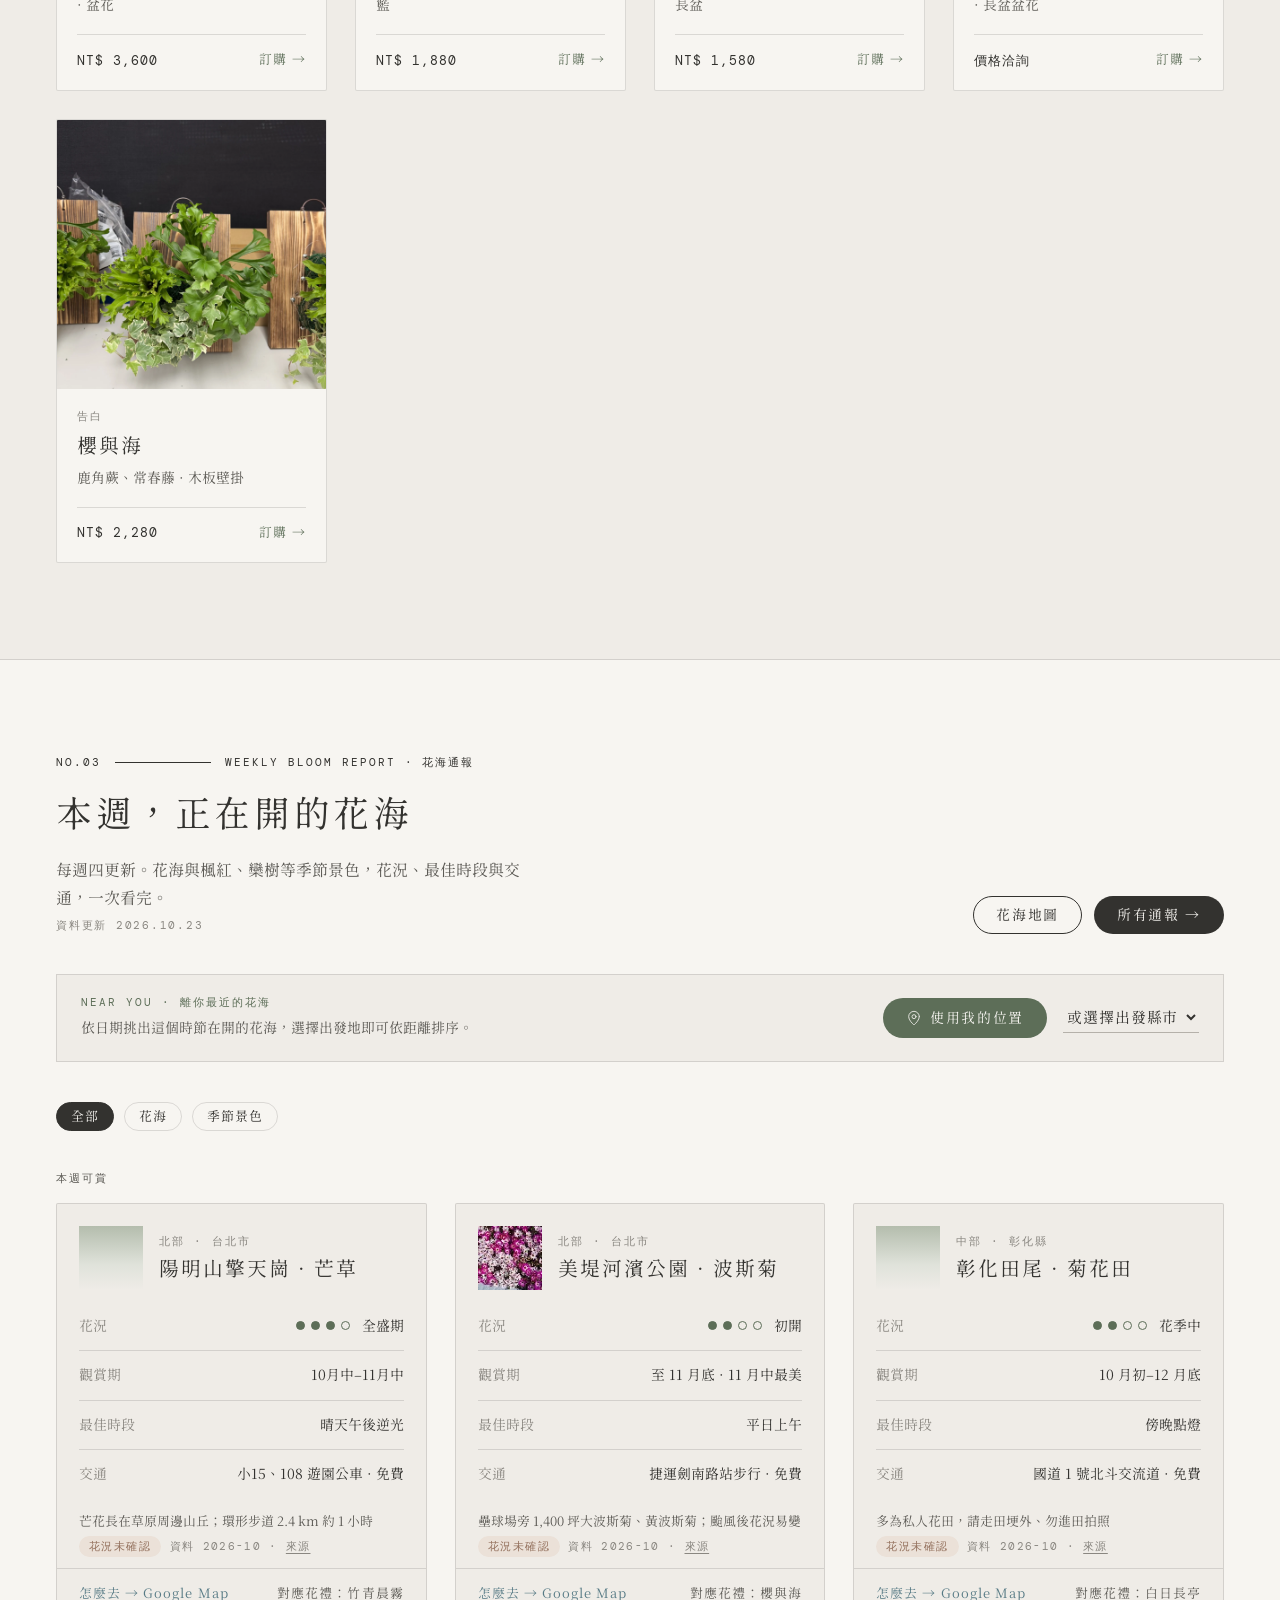
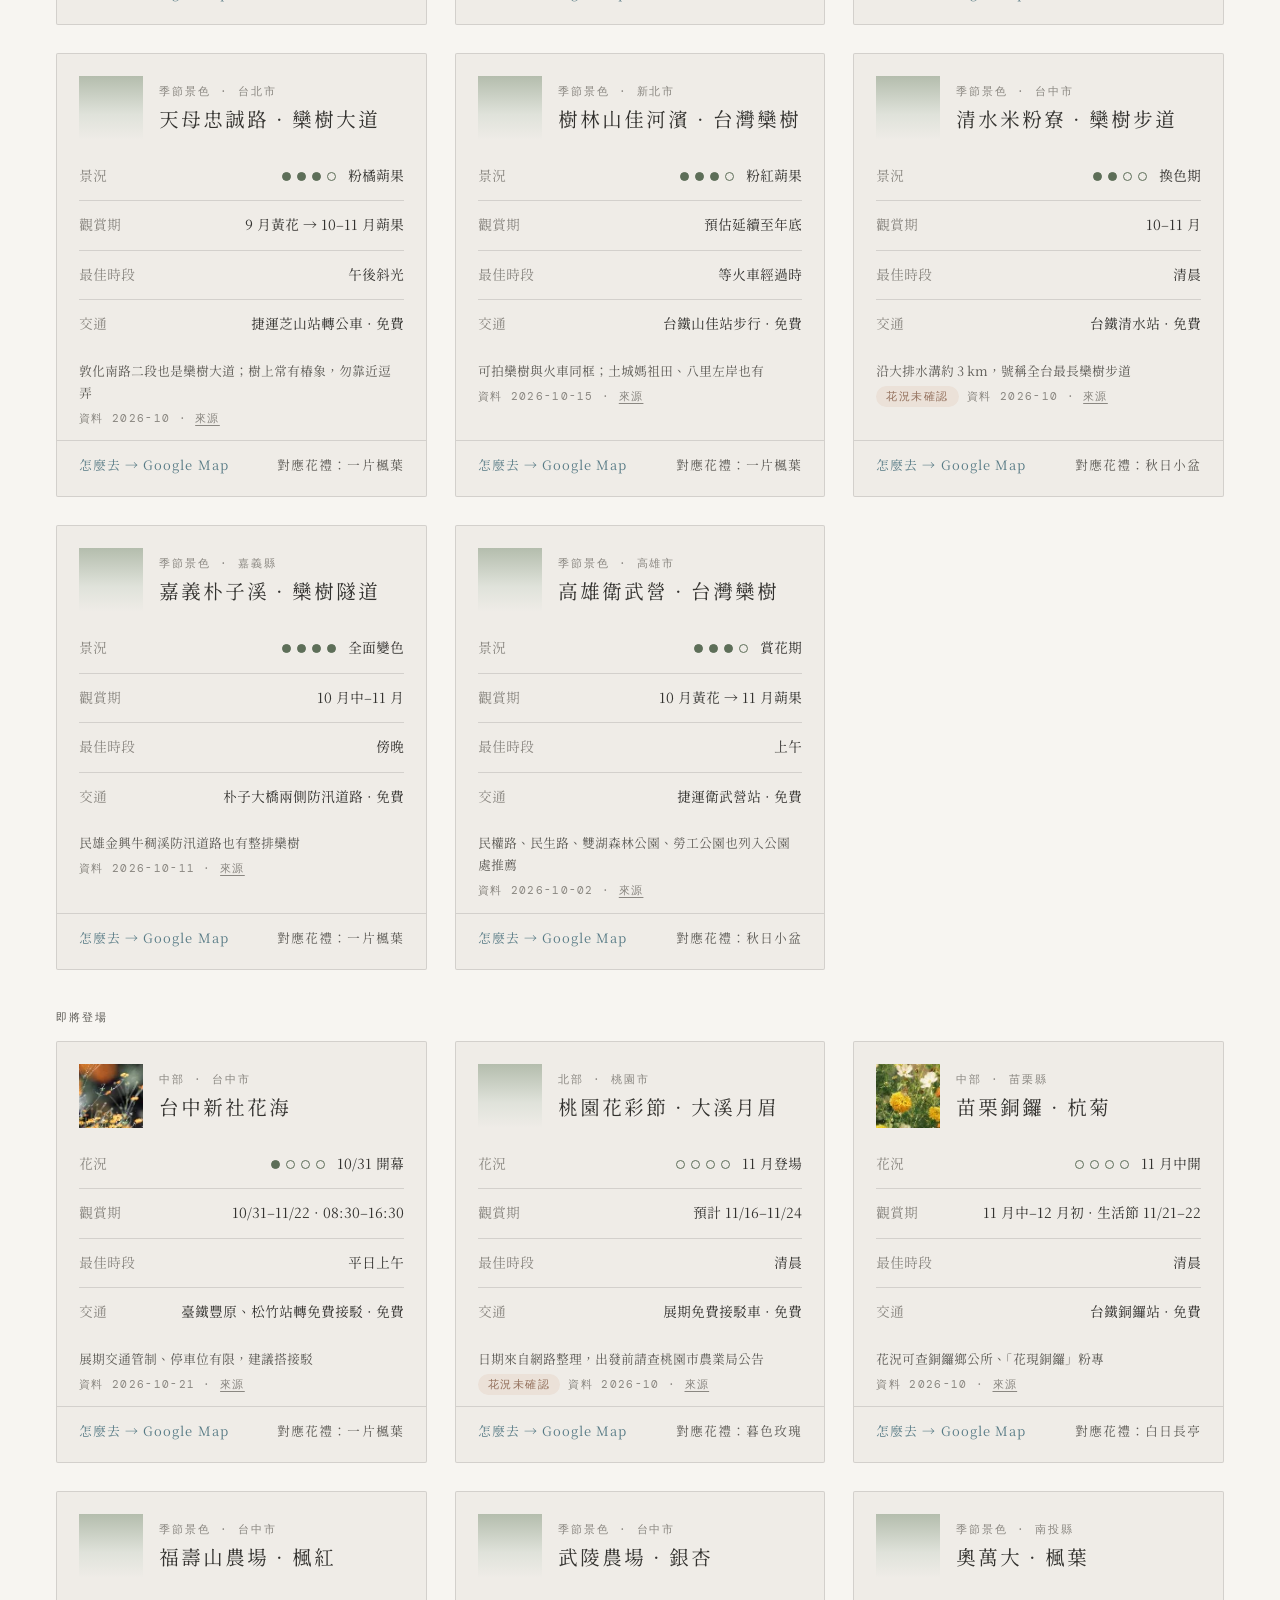
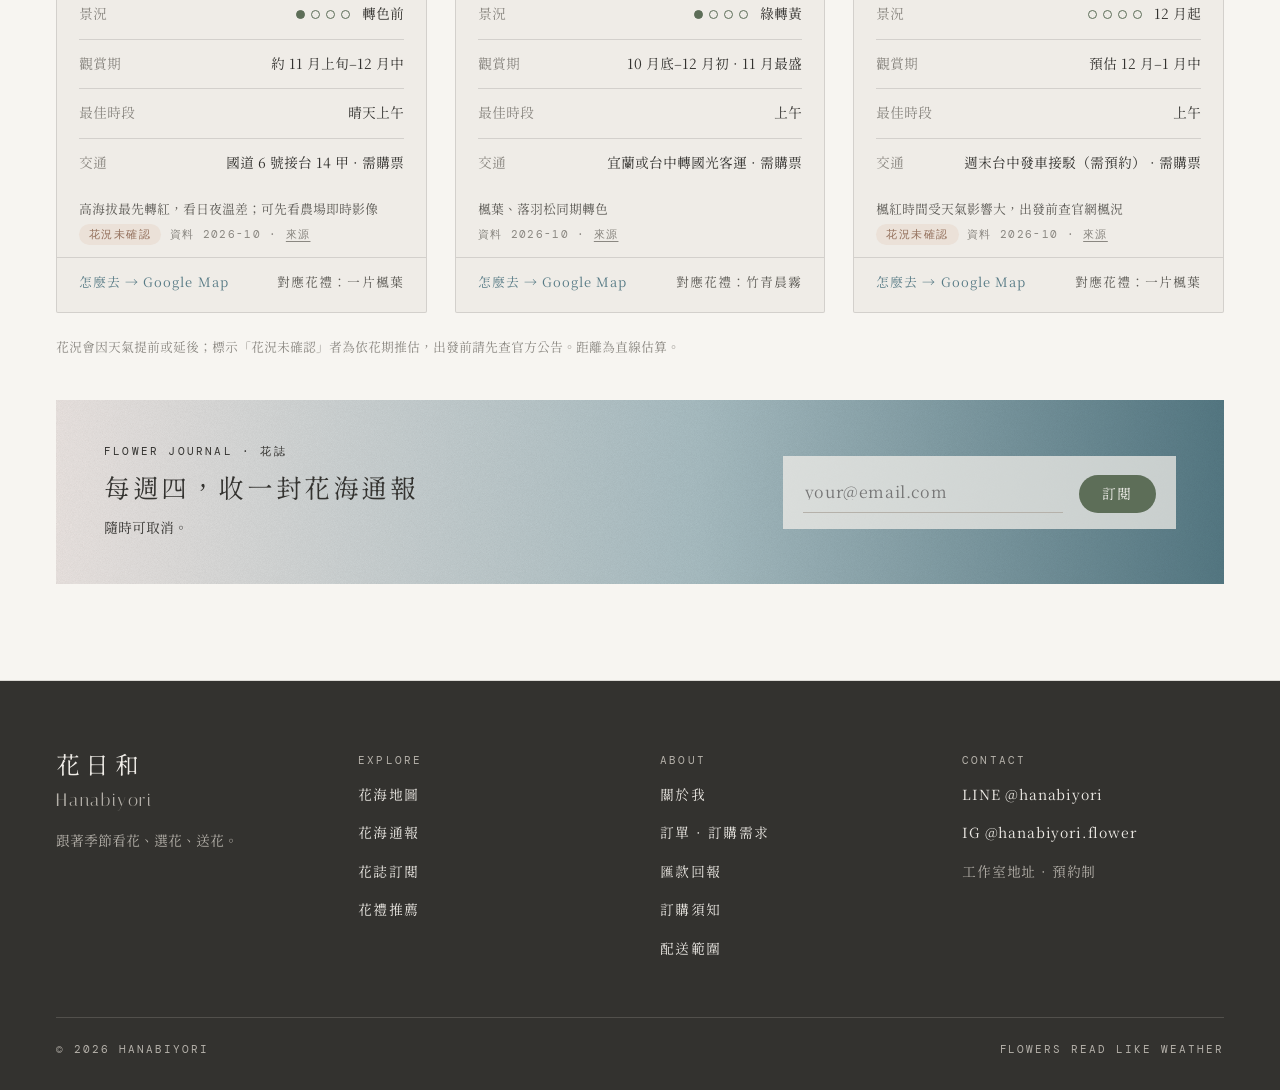
==== commit c74b8e2c: "Merge order request and payment report into one 訂單 page order.html now has two tabs (送出訂購需求 / 匯款回報, " ====
--- a/site/index.html
+++ b/site/index.html
@@ -36,6 +36,7 @@
       <a href="journal.html">花誌訂閱</a>
       <a href="gifts.html">花禮推薦</a>
       <a href="about.html">關於我</a>
+      <a href="order.html">訂單</a>
     </nav>
   </header>
 
@@ -204,8 +205,8 @@
       <div class="footer__col">
         <span class="label footer__label">About</span>
         <a href="about.html">關於我</a>
-        <a href="order.html">訂購需求</a>
-        <a href="pay.html">匯款回報</a>
+        <a href="order.html">訂單 · 訂購需求</a>
+        <a href="order.html#pay">匯款回報</a>
         <a href="order.html#notes">訂購須知</a>
         <a href="order.html#notes">配送範圍</a>
       </div>
--- a/site/assets/styles.css
+++ b/site/assets/styles.css
@@ -358,3 +358,12 @@
   .filters__row{grid-template-columns:1fr;gap:8px}
   .detail{gap:28px}
 }
+
+/* 訂單頁分頁 */
+.tabs{display:flex;gap:0;margin-top:12px;border-bottom:1px solid var(--line-hair)}
+.tabs__tab{display:flex;flex-direction:column;gap:4px;padding:14px 28px 14px 0;margin-right:28px;border-bottom:2px solid transparent;margin-bottom:-1px;font:300 18px/1.3 var(--font-serif);letter-spacing:.1em;color:var(--ink-3)}
+.tabs__tab small{font:400 10px/1.2 var(--font-mono);letter-spacing:.18em;text-transform:uppercase}
+.tabs__tab:hover{color:var(--ink-1)}
+.tabs__tab[aria-selected="true"]{color:var(--ink-1);border-bottom-color:var(--bamboo-700)}
+.tab-panel[hidden]{display:none}
+@media (max-width:900px){.aside .steps{display:none}}
